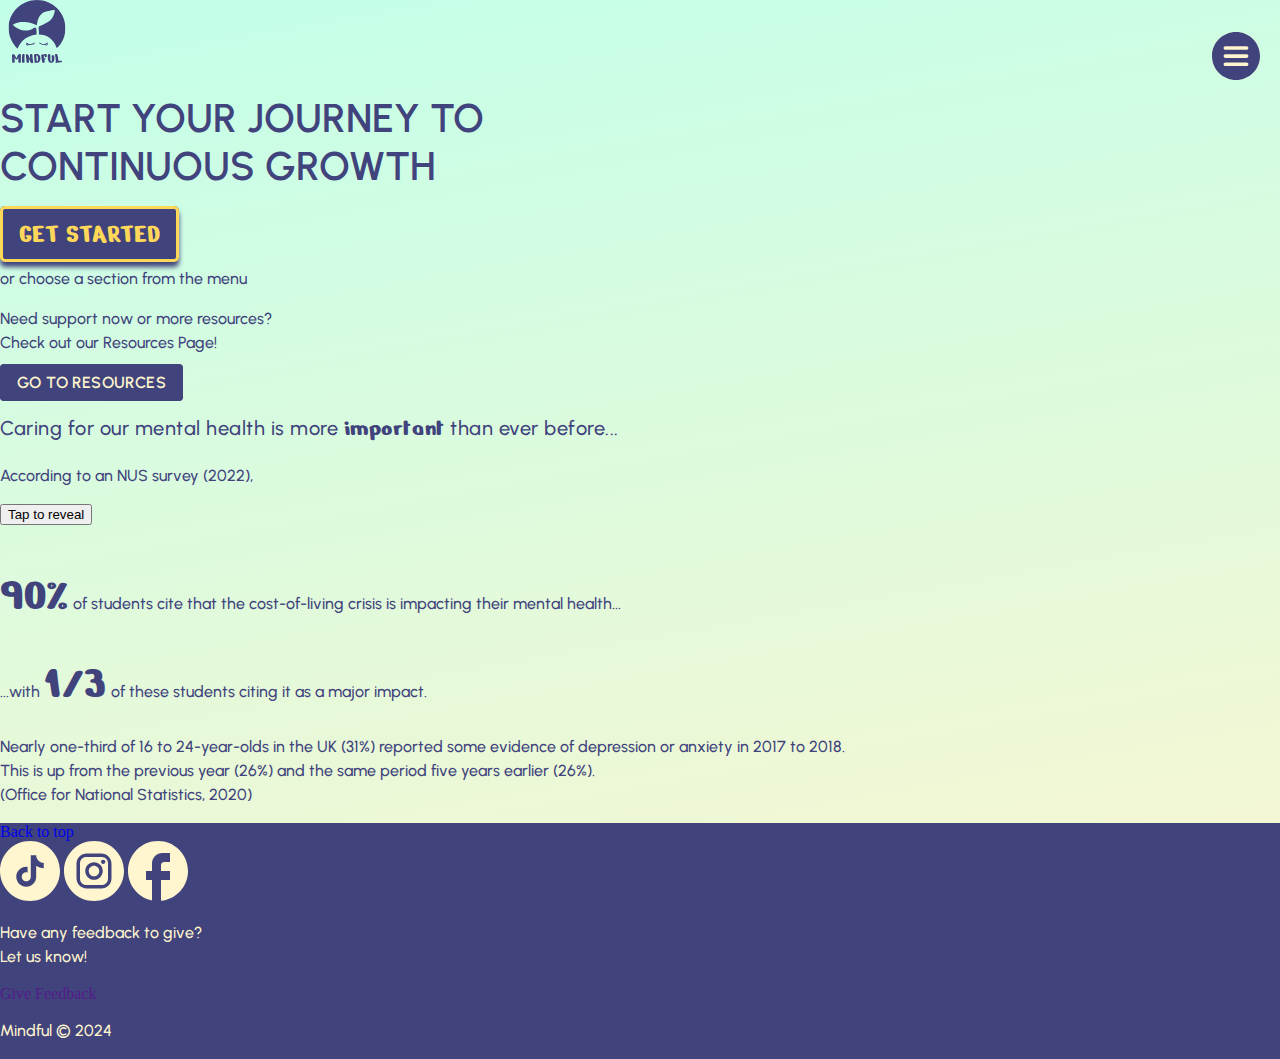
==== index.html @ 02d247e0 "Styled main nav for mobile, sizing and alignment of links needs tweaking." ====
<!DOCTYPE html>
<html lang="en">
<head>
    <meta charset="UTF-8">
    <meta name="viewport" content="width=device-width, initial-scale=1.0">
    <title>Mindful</title>

    <!-- LINK TO STYLESHEET -->
    <link rel="stylesheet" href="style.css">

    <!-- GOOGLE FONTS -->
    <link rel="preconnect" href="https://fonts.googleapis.com">
    <link rel="preconnect" href="https://fonts.gstatic.com" crossorigin>
    <link href="https://fonts.googleapis.com/css2?family=Nerko+One&family=Urbanist:ital,wght@0,100..900;1,100..900&display=swap" rel="stylesheet">

</head>
<body>

    <div class="page-wrap">

        <!-- ******************* -->
        <!--       HEADER        -->
        <!-- ******************* -->

        <header class=""main-header>
            <img src="images/brand/logo-icon--text.svg" alt="Mindful logo" class="logo" width="74px" height="63px">
            <!-- ****** MAIN NAV ***** -->
        
            <nav class="main-nav">
                <button class="main-nav-toggle" aria-expanded="false" aria-controls="main-nav-options" data-menu-button>
                    <img src="images/icons/burger-menu-icon--open.svg" alt="Open menu icon" data-menu-button-closed class="main-nav-toggle-menu" width="48px" height="48px">
                    <img src="images/icons/burger-menu-icon--close.svg" alt="Close menu icon" width="48" height="48" data-menu-button-open class="main-nav-toggle-close">
                </button>
                <ul id="main-nav-options" class="main-nav-options" data-menu>
                    <li class="main-nav-option">
                        <a href="">Home</a>
                    </li>
                    <li class="main-nav-option">
                        <a href="">Getting Support</a>
                    </li>
                    <li class="main-nav-option">
                        <a href="">What is Mental Health?</a>
                    </li>
                    <li class="main-nav-option">
                        <a href="">Mental Ill Health</a>
                    </li>
                    <li class="main-nav-option">
                        <a href="">Taking Action</a>
                    </li>
                    <li class="main-nav-option">
                        <a href="">Talking about Mental Health</a>
                    </li>
                </ul>
            </nav>
            </button>
        </header>


        <!-- ******************* -->
        <!--      MAIN BODY      -->
        <!-- ******************* -->
        
        <main>
            <!-- ***** INTRO HERO BANNER ***** -->
            <section>
                <h1>Start your journey to <br>continuous growth</h1>
                <a href="#" class="cta-link--l">Get started</a>
                <p>or choose a section from the menu</p>
                <div class="card">
                    <p>
                        Need support now or more resources?<br>
                        Check out our Resources Page!
                    </p>
                    <a href="#" class="cta-link--m">Go to Resources</a>
                </div>
            </section>
            <!-- ***** FACTS ***** -->
            <section>
                <h2 class="key-text">
                    Caring for our mental health is more <b>important</b> than ever before...
                </h2>
                <!-- ***** Stats Fact 01 Cost of Living ***** -->
                <article class="stats-fact stats-fact-01">
                    <!-- Pie chart - Cost of living crisis -->
                    <p>
                        According to an NUS survey (2022),
                    </p>
                    <button class="cta-m">Tap to reveal</button>
                    <div class="pie-cart-container stats-01">
        
                        <div class="pie-chart_graphic stats-01"><img src="" alt=""> <!-- Stats 01 cost of living piechart --></div>
        
                        <div class="pie-chart_text stats-01">
                            <p>
                                <span class="key-numbers">90%</span>
                                of students cite that the cost-of-living crisis is impacting their mental health...
                            </p>
                            <p>
                                ...with <span class="key-numbers">1/3</span> of these students citing it as a major impact.
                            </p>
                        </div>
                    </div>
                </article>
                <article class="stats-fact stats-fact-02">
                    <p>
                        Nearly <span>one-third of 16 to 24-year-olds</span> in the UK (31%) reported some evidence of <span>depression or anxiety</span> in 2017 to 2018.<br>
                        This is up from the previous year (26%) and the same period five years earlier (26%).<br>
                        (Office for National Statistics, 2020)
                    </p>
                </article>
            </section>
        </main>


        <!-- ******************* -->
        <!--       FOOTER        -->
        <!-- ******************* -->

        <footer class="main-footer">

            <a href="#">Back to top</a>
            <div class="social-media-links">
                <a href="#">
                    <img src="images/icons/social-media-icon_tiktok--cutout.svg" alt="Tiktok icon - link to Mindful on Tiktok">
                </a>
                <a href="#">
                    <img src="images/icons/social-media-icon_instagram--cutout.svg" alt="Instagram icon - link to Mindful on Instagram">
                </a>
                <a href="#">
                    <img src="images/icons/social-media-icon_facebook--cutout.svg" alt="Facebook icon - link to Mindful on Facebook">
                </a>
            </div>

            <p>
                Have any feedback to give?<br>
                Let us know!
            </p>

            <a href="" class="cta-m">Give Feedback</a>

            <p>Mindful &copy; 2024</p>

        </footer>
        
        
        <!-- ******** SCRIPTS ******* -->

        <script src="javascript/nav-button.js"></script>

    </div> <!-- END PAGE WRAP-->

</body>
</html>
---- style.css ----
/* --------------------------- */
/*       TO DO / NOTES         */
/* --------------------------- */








/* -------------- CODE STARTS ------------- */


/* --------------------------- */
/*           GLOBALS           */
/* --------------------------- */

:root {

/* Color styles (imported from Figma) */
--primary-purple: rgba(64, 67, 124, 1);
--surface-blue: rgba(194, 255, 233, 1);
--surface-pale-yellow: rgba(255, 245, 206, 1);
--secondary-black: rgba(65, 64, 66, 1);
--accent-blue: rgba(102, 153, 255, 1);
--accent-orange: rgba(255, 158, 85, 1);
--accent-yellow: rgba(255, 216, 90, 1);
/* Tree colours
--trees-light-green: rgba(93, 215, 162, 1);
--trees-dark-green: rgba(47, 170, 149, 1);
--trees-brown-mid: rgba(142, 112, 102, 1); */

/* Gradient styles */
--page-grad: linear-gradient(170deg, var(--surface-blue), var(--surface-pale-yellow));


/* Text-size styles (imported from Figma) */

/* base size: wireframes--paragraph-reg (16px) */
--h1-page-title: 2.5rem;
--h2-page-section: 2rem;
--h3-sub-headings: 1.5rem;
--key-text-emphasis: 1.5rem;
--key-text: 1.25rem;
--key-numbers: 3rem;
--paragraph-emphasis: 1rem;
--paragraph-reg: 1rem;
--paragraph-small: 0.88rem;
--cta--l: 1.75rem;
--cta--m: 1rem;
--cta--link-text: 1rem;

/* Font stacks */
--Nerko-one: "Nerko One", "Comic sans", "Urbanist", serif;
--Urbanist: "Urbanist", "Arial", sans-serif;

/* Page text padding values */
--text-padding-default: 20px;

}

/* Google font generated classes
// <uniquifier>: Use a unique and descriptive class name
// <weight>: Use a value from 100 to 900

.urbanist-paragraph {
  font-family: "Urbanist", sans-serif;
  font-optical-sizing: auto;
  font-weight: 400;
  font-style: normal;
}

.nerko-one-regular {
    font-family: "Nerko One", cursive;
    font-weight: 400;
    font-style: normal;
  } */


  
  body {
      color: var(--primary-purple);
      background: var(--page-grad);
      margin: 0 auto;
    }
    
    .page-wrap {
        margin: 0 auto;
    }
    

/* --------------------------- */
/*         TEXT STYLES         */
/* --------------------------- */

h1 {
    font-family: var(--Urbanist);
    font-size: var(--h1-page-title);
    font-style: normal;
    font-weight: 600;
    line-height: normal;
    text-transform: uppercase;
}

h2 {
    font-family: var(--Nerko-one);
    font-size: var(--h2-page-section);
    font-style: normal;
    font-weight: 400;
    line-height: normal;
    letter-spacing: 0.8px;
    text-transform: uppercase;
}

h3 {
    font-family: var(--Urbanist);
    font-size: var(--h3-sub-headings);
    font-style: normal;
    font-weight: 600;
    line-height: 150%; /* 36px */
    letter-spacing: 0.6px;
}

.key-text {
    font-family: var(--Urbanist);
    font-size: var(--key-text);
    font-style: normal;
    font-weight: 500;
    line-height: 175%; /* 35px */
    letter-spacing: 0.5px;
    text-transform: none;
}

.key-text b {
    font-family: var(--Nerko-one);
    font-size: var(--key-text-emphasis);
    font-style: normal;
    font-weight: 400;
    line-height: 150%; /* 36px */
    letter-spacing: 0.6px;
}

.key-numbers {
    font-family: var(--Nerko-one);
    font-size: var(--key-numbers);
    font-style: normal;
    font-weight: 400;
    line-height: 150%; /* 36px */
    letter-spacing: 0.6px;
}

/* Bold text with <b> tag */
p {

    font-family: var(--Urbanist);
    font-size: var(--paragraph-reg);
    font-style: normal;
    font-weight: 500;
    line-height: 150%; /* 24px */
}

/* remove default link styling */
a {
    text-decoration: none;
}

/* --------------------------- */
/*            CTAs             */
/* --------------------------- */

.cta-link--l {
    padding: 0.5rem 1rem;

    border-radius: 5px;
    border: 3px solid var(--accent-yellow, #FFD85A);
    background: var(--primary-purple, #40437C);
    box-shadow: 0px 5px 5px 0px #40437C;

    color: var(--accent-yellow);
    font-family: var(--Nerko-one);
    font-size: var(--cta--l);
    font-style: normal;
    font-weight: 400;
    line-height: normal;
    text-transform: uppercase;
    text-align: center;
}

.cta-link--m {

    padding: 0.5rem 1rem;

    border-radius: 4px;
    border: 1px solid var(--primary-purple, #40437C);
    background: var(--primary-purple, #40437C);

    color: var(--surface-pale-yellow);
    font-family: var(--Urbanist);
    font-size: var(--cta--m);
    font-style: normal;
    font-weight: 600;
    line-height: 150%; /* 24px */
    letter-spacing: 0.4px;
    text-transform: uppercase;
}

/* --------------------------- */
/*           HEADER            */
/* --------------------------- */

.main-header {
    position: relative;
}
/* ------ NAV ------ */

.main-nav {
    /* border: solid 1px blue; */
    display: flex;
    flex-flow: column nowrap;
    align-items: flex-end;
    margin: 0;

    position: absolute;
    top: 2rem;
    right: 1.25rem;
}
.main-nav-toggle {
    /* border: solid 1px red; */
    border: none;
    margin: 0;
    padding: 0;
    max-width: 3rem;

    position: relative;
    background-color: transparent;
    cursor: pointer;
}

.main-nav-options {
    background-color: var(--surface-pale-yellow);
    display: flex;
    padding: 2rem 1rem;
    flex-direction: column;
    align-items: center;
    gap: 1rem;

    list-style-type: none;
    
}

.main-nav-option a {
    padding: 0.5rem 1rem;

    border-radius: 4px;
    border: 1px solid var(--primary-purple, #40437C);
    background: var(--primary-purple, #40437C);

    color: var(--surface-pale-yellow);
    font-family: var(--Urbanist);
    font-size: var(--cta--m);
    font-style: normal;
    font-weight: 600;
    line-height: 150%; /* 24px */
    letter-spacing: 0.4px;
    text-transform: uppercase;
}

/* --------------------------- */
/*           FOOTER            */
/* --------------------------- */
.main-footer {
    margin: 0 auto;
    overflow: hidden; /* Remove gap at bottom of page - collapsing margins */
    color: var(--surface-pale-yellow);
    background: var(--primary-purple);
}
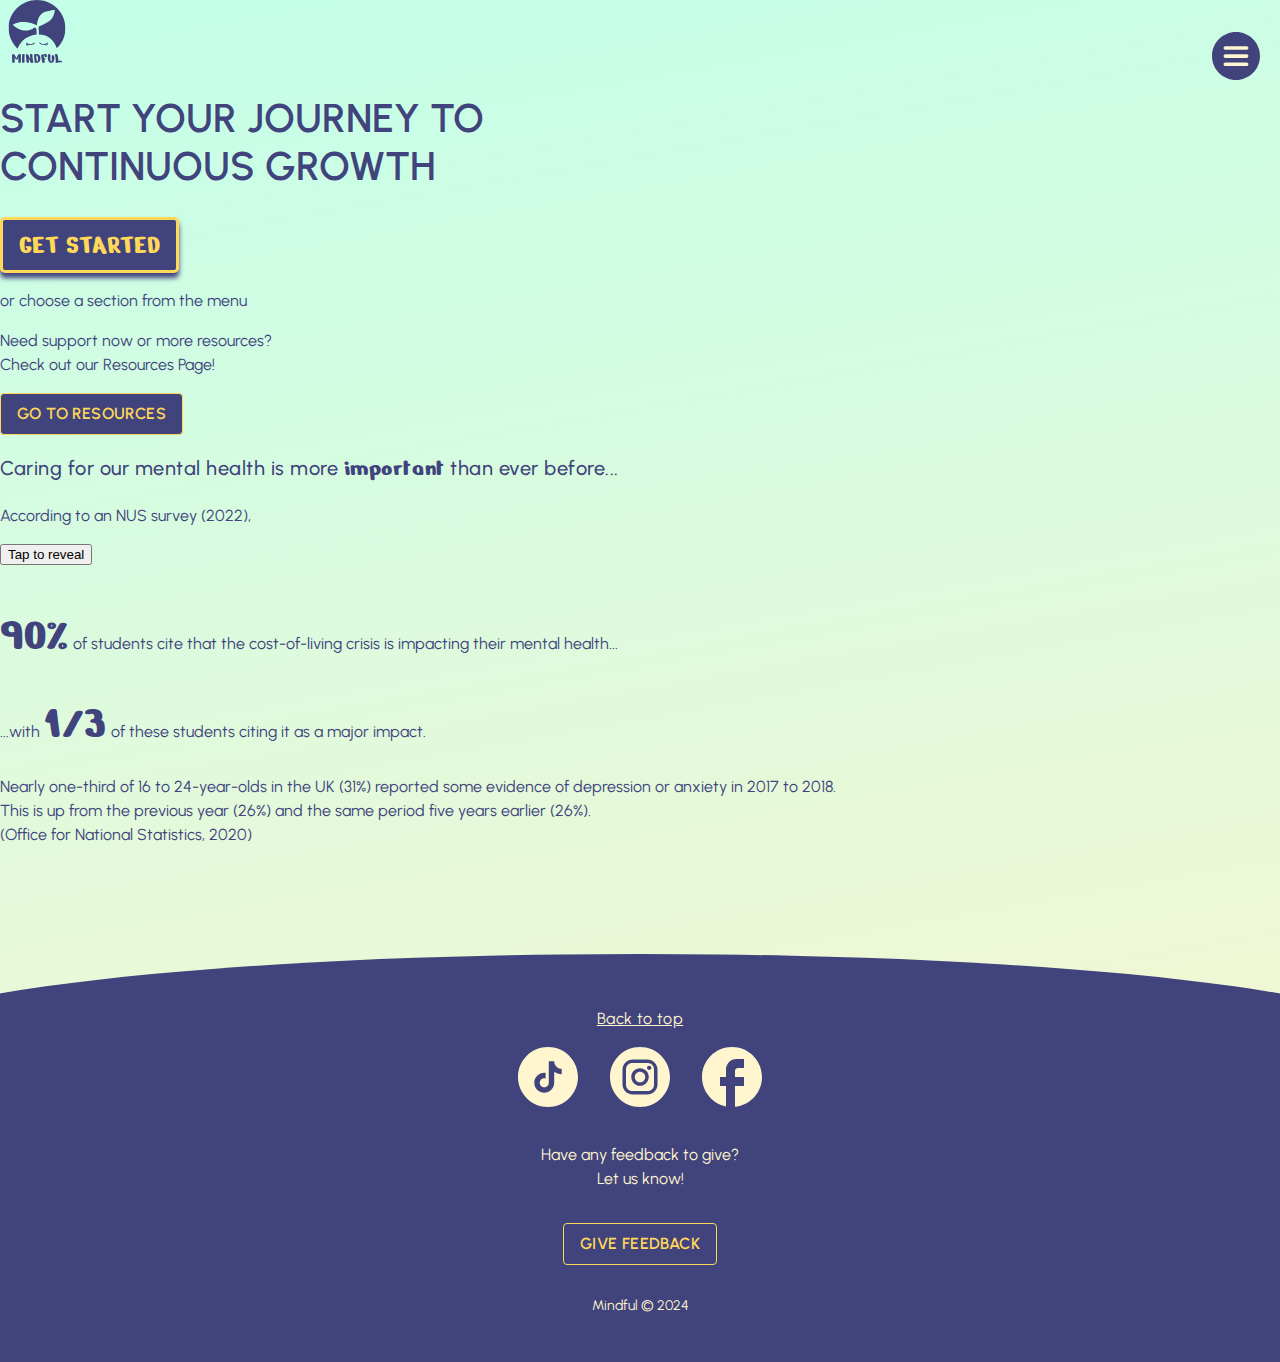
==== commit c4529ce4: "Styled footer spacing, added curved edge with psuedo element ::before, border radius and used .page-" ====
--- a/index.html
+++ b/index.html
@@ -118,27 +118,26 @@
 
         <footer class="main-footer">
 
-            <a href="#">Back to top</a>
-            <div class="social-media-links">
-                <a href="#">
-                    <img src="images/icons/social-media-icon_tiktok--cutout.svg" alt="Tiktok icon - link to Mindful on Tiktok">
-                </a>
-                <a href="#">
-                    <img src="images/icons/social-media-icon_instagram--cutout.svg" alt="Instagram icon - link to Mindful on Instagram">
-                </a>
-                <a href="#">
-                    <img src="images/icons/social-media-icon_facebook--cutout.svg" alt="Facebook icon - link to Mindful on Facebook">
-                </a>
+            <div class="main-footer__content">
+                <a class="inline-link" href="#">Back to top</a>
+                <div class="social-media-links">
+                    <a href="#">
+                        <img src="images/icons/social-media-icon_tiktok--cutout.svg" alt="Tiktok icon - link to Mindful on Tiktok">
+                    </a>
+                    <a href="#">
+                        <img src="images/icons/social-media-icon_instagram--cutout.svg" alt="Instagram icon - link to Mindful on Instagram">
+                    </a>
+                    <a href="#">
+                        <img src="images/icons/social-media-icon_facebook--cutout.svg" alt="Facebook icon - link to Mindful on Facebook">
+                    </a>
+                </div>
+                <p>
+                    Have any feedback to give?<br>
+                    Let us know!
+                </p>
+                <a href="" class="cta-link--m">Give Feedback</a>
+                <p class="paragraph-small">Mindful &copy; 2024</p>
             </div>
-
-            <p>
-                Have any feedback to give?<br>
-                Let us know!
-            </p>
-
-            <a href="" class="cta-m">Give Feedback</a>
-
-            <p>Mindful &copy; 2024</p>
 
         </footer>
         
--- a/style.css
+++ b/style.css
@@ -49,11 +49,11 @@
 --paragraph-small: 0.88rem;
 --cta--l: 1.75rem;
 --cta--m: 1rem;
---cta--link-text: 1rem;
+--inline-link: 1rem;
 
 /* Font stacks */
---Nerko-one: "Nerko One", "Comic sans", "Urbanist", serif;
---Urbanist: "Urbanist", "Arial", sans-serif;
+--primary-typeface: "Nerko One", "Comic sans", serif;
+--secondary-typeface: "Urbanist", "Arial", "Calibri", sans-serif;
 
 /* Page text padding values */
 --text-padding-default: 20px;
@@ -87,6 +87,7 @@
     
     .page-wrap {
         margin: 0 auto;
+        overflow: hidden;
     }
     
 
@@ -95,7 +96,7 @@
 /* --------------------------- */
 
 h1 {
-    font-family: var(--Urbanist);
+    font-family: var(--secondary-typeface);
     font-size: var(--h1-page-title);
     font-style: normal;
     font-weight: 600;
@@ -104,7 +105,7 @@
 }
 
 h2 {
-    font-family: var(--Nerko-one);
+    font-family: var(--primary-typeface);
     font-size: var(--h2-page-section);
     font-style: normal;
     font-weight: 400;
@@ -114,7 +115,7 @@
 }
 
 h3 {
-    font-family: var(--Urbanist);
+    font-family: var(--secondary-typeface);
     font-size: var(--h3-sub-headings);
     font-style: normal;
     font-weight: 600;
@@ -123,7 +124,7 @@
 }
 
 .key-text {
-    font-family: var(--Urbanist);
+    font-family: var(--secondary-typeface);
     font-size: var(--key-text);
     font-style: normal;
     font-weight: 500;
@@ -133,7 +134,7 @@
 }
 
 .key-text b {
-    font-family: var(--Nerko-one);
+    font-family: var(--primary-typeface);
     font-size: var(--key-text-emphasis);
     font-style: normal;
     font-weight: 400;
@@ -142,7 +143,7 @@
 }
 
 .key-numbers {
-    font-family: var(--Nerko-one);
+    font-family: var(--primary-typeface);
     font-size: var(--key-numbers);
     font-style: normal;
     font-weight: 400;
@@ -153,16 +154,36 @@
 /* Bold text with <b> tag */
 p {
 
-    font-family: var(--Urbanist);
+    font-family: var(--secondary-typeface);
     font-size: var(--paragraph-reg);
     font-style: normal;
-    font-weight: 500;
+    font-weight: 400;
     line-height: 150%; /* 24px */
+}
+
+.inline-link {
+    color: inherit;
+    font-family: var(--secondary-typeface);
+    font-size: var(--inline-link);
+    font-style: normal;
+    font-weight: 400;
+    line-height: 150%; /* 24px */
+    letter-spacing: 0.4px;
+    text-decoration-line: underline;
+}
+
+.paragraph-small {
+    font-family: var(--secondary-typeface);
+    font-size: 14px;
+    font-style: normal;
+    font-weight: 400;
+    line-height: 150%; /* 21px */
 }
 
 /* remove default link styling */
 a {
     text-decoration: none;
+    display: inline-block;
 }
 
 /* --------------------------- */
@@ -171,6 +192,7 @@
 
 .cta-link--l {
     padding: 0.5rem 1rem;
+    margin: 0 auto;
 
     border-radius: 5px;
     border: 3px solid var(--accent-yellow, #FFD85A);
@@ -178,7 +200,7 @@
     box-shadow: 0px 5px 5px 0px #40437C;
 
     color: var(--accent-yellow);
-    font-family: var(--Nerko-one);
+    font-family: var(--primary-typeface);
     font-size: var(--cta--l);
     font-style: normal;
     font-weight: 400;
@@ -188,21 +210,21 @@
 }
 
 .cta-link--m {
-
     padding: 0.5rem 1rem;
 
     border-radius: 4px;
-    border: 1px solid var(--primary-purple, #40437C);
+    border: 1px solid var(--accent-yellow);
     background: var(--primary-purple, #40437C);
 
-    color: var(--surface-pale-yellow);
-    font-family: var(--Urbanist);
+    color: var(--accent-yellow);
+    font-family: var(--secondary-typeface);
     font-size: var(--cta--m);
     font-style: normal;
     font-weight: 600;
     line-height: 150%; /* 24px */
     letter-spacing: 0.4px;
     text-transform: uppercase;
+    text-align: center;
 }
 
 /* --------------------------- */
@@ -257,7 +279,7 @@
     background: var(--primary-purple, #40437C);
 
     color: var(--surface-pale-yellow);
-    font-family: var(--Urbanist);
+    font-family: var(--secondary-typeface);
     font-size: var(--cta--m);
     font-style: normal;
     font-weight: 600;
@@ -270,9 +292,45 @@
 /*           FOOTER            */
 /* --------------------------- */
 .main-footer {
+    position: relative;
     margin: 0 auto;
-    overflow: hidden; /* Remove gap at bottom of page - collapsing margins */
+    margin-top: 10rem;
+    /* margin-top: 3rem; */
+    /* padding: 2rem; */
     color: var(--surface-pale-yellow);
+}
+
+.main-footer__content {
+    /* border: solid 1px yellow; */
     background: var(--primary-purple);
-}
-
+    display: flex;
+    flex-flow: column nowrap;
+    align-items: center;
+    justify-content: space-evenly;
+    row-gap: 1rem;
+    text-align: center;
+    padding-bottom: 2rem;
+}
+
+.main-footer::before {
+    /* border: solid 1px red; */
+    position: absolute;
+    display: block;
+    border-radius: 50%;
+    content: " ";
+    background-color: var(--primary-purple);
+    width: 120%;
+    height: 50%;
+    z-index: -1;
+    top: -15%;
+    left: -10%;
+    /* transform: translate(-10%, -25%); */
+}
+
+.social-media-links {
+    display: flex;
+    flex-flow: row nowrap;
+    justify-content: center;
+    gap: 0 2rem;
+}
+
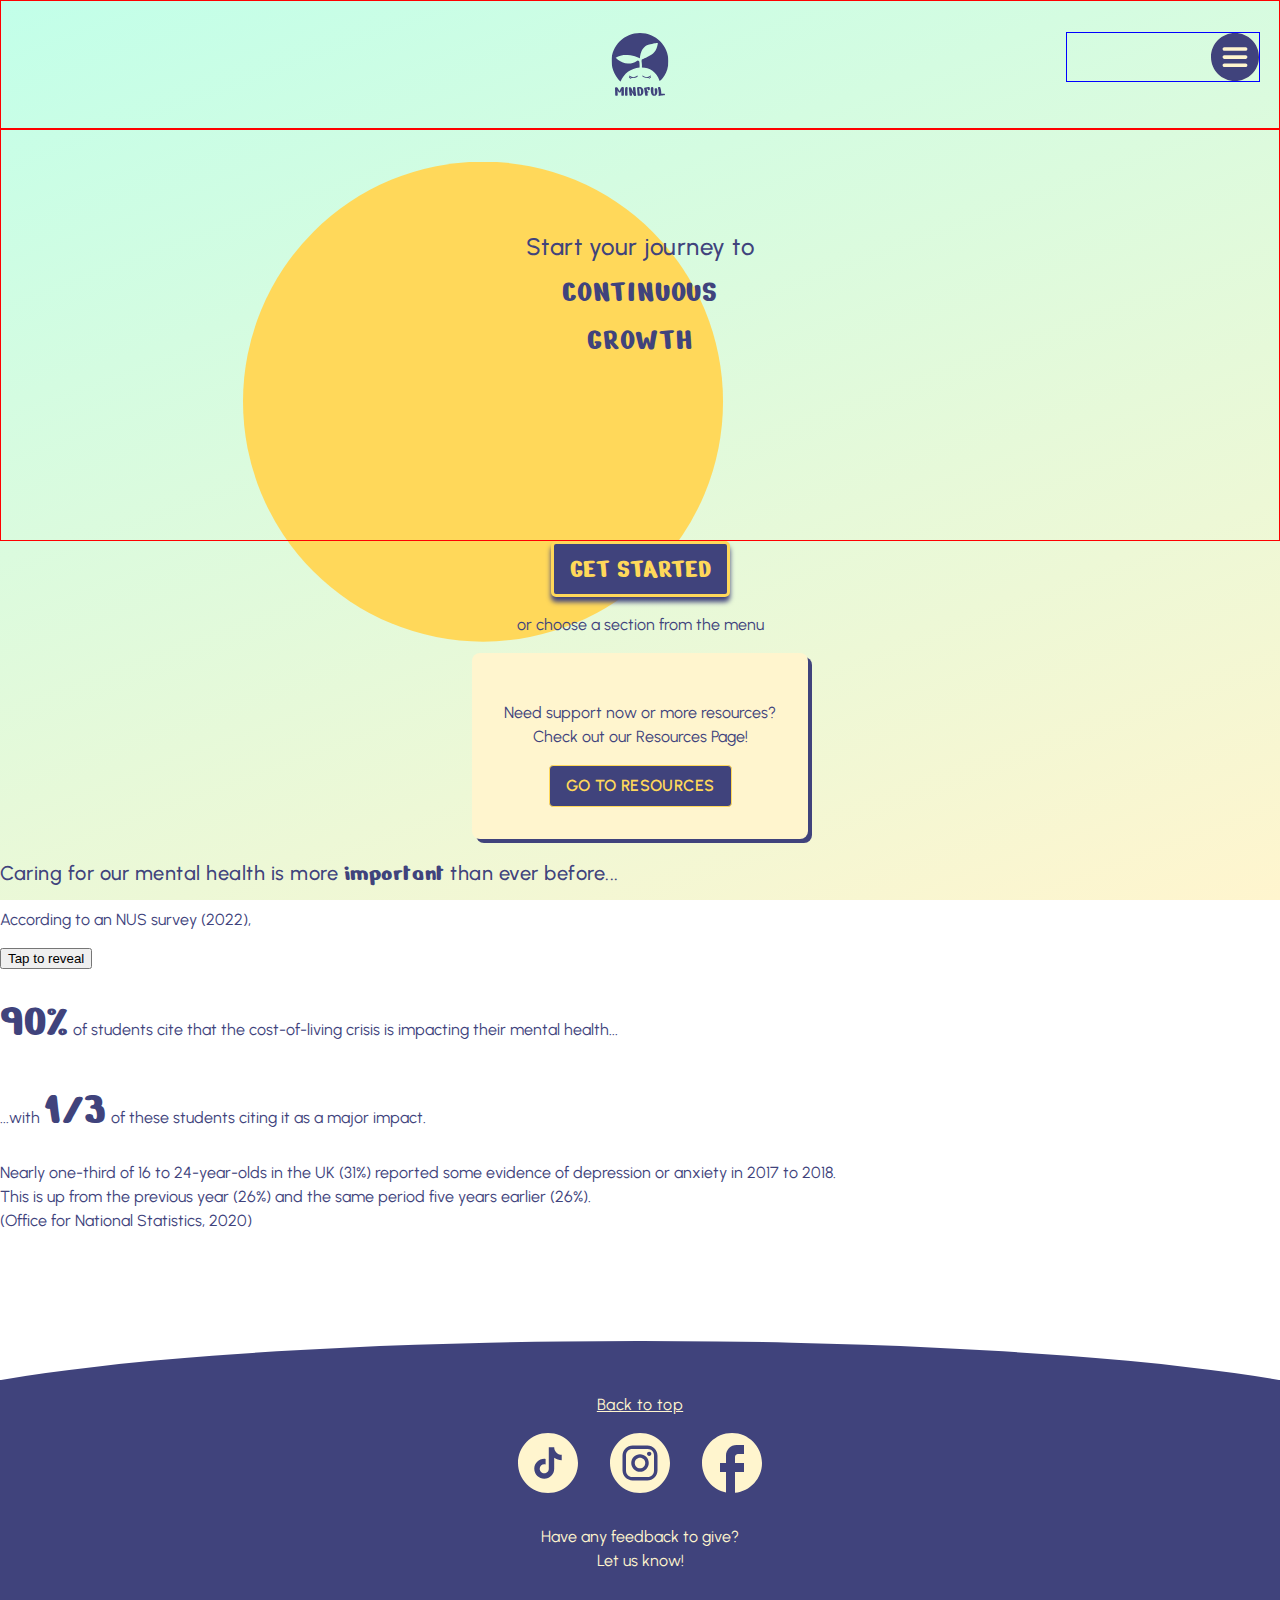
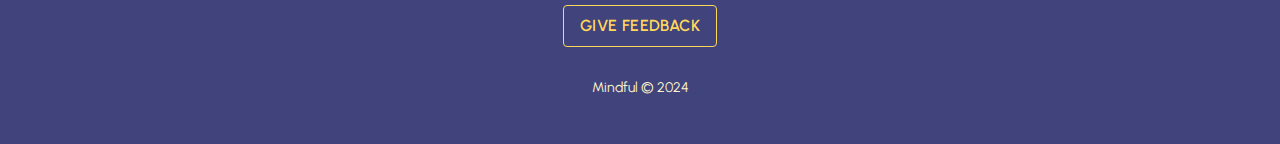
==== commit f59f54d0: "Styled header and nav. Started adding hero graphics to home page." ====
--- a/index.html
+++ b/index.html
@@ -22,7 +22,7 @@
         <!--       HEADER        -->
         <!-- ******************* -->
 
-        <header class=""main-header>
+        <header class="main-header">
             <img src="images/brand/logo-icon--text.svg" alt="Mindful logo" class="logo" width="74px" height="63px">
             <!-- ****** MAIN NAV ***** -->
         
@@ -62,10 +62,17 @@
         
         <main>
             <!-- ***** INTRO HERO BANNER ***** -->
-            <section>
-                <h1>Start your journey to <br>continuous growth</h1>
-                <a href="#" class="cta-link--l">Get started</a>
-                <p>or choose a section from the menu</p>
+            <section class="hero-section">
+
+                    
+                <div class="hero-section__title">
+                    <img class="sun" src="images/home-page/home-hero-sun.svg" alt="sun illustration" width="484px" height="484px">
+                    <h1 class="key-text">Start your journey to <br> <b>continuous  <br>growth</b></h1>
+                </div>
+                <div class="hero-section__get-started">
+                    <a href="#" class="cta-link--l">Get started</a>
+                    <p>or choose a section from the menu</p>
+                </div>
                 <div class="card">
                     <p>
                         Need support now or more resources?<br>
--- a/style.css
+++ b/style.css
@@ -32,7 +32,7 @@
 --trees-brown-mid: rgba(142, 112, 102, 1); */
 
 /* Gradient styles */
---page-grad: linear-gradient(170deg, var(--surface-blue), var(--surface-pale-yellow));
+--page-grad: linear-gradient(160deg, var(--surface-blue), var(--surface-pale-yellow));
 
 
 /* Text-size styles (imported from Figma) */
@@ -80,16 +80,22 @@
 
   
   body {
+    position: relative;
       color: var(--primary-purple);
-      background: var(--page-grad);
+      background: fixed var(--page-grad);
       margin: 0 auto;
     }
     
-    .page-wrap {
-        margin: 0 auto;
-        overflow: hidden;
-    }
-    
+.page-wrap {
+    /* margin: 0 auto; */
+    overflow: hidden;
+    position: relative;
+}
+
+img {
+    display: block;
+}
+
 
 /* --------------------------- */
 /*         TEXT STYLES         */
@@ -228,24 +234,57 @@
 }
 
 /* --------------------------- */
+/*           CARDS             */
+/* --------------------------- */
+
+.card {
+    display: inline-block;
+    background-color: var(--surface-pale-yellow);
+    margin: 0 auto;
+    padding: 2rem;
+    border-radius: 8px;
+    background: var(--surface-pale-yellow);
+    box-shadow: 4px 4px 0px 0px #40437C;
+    
+}
+
+/* --------------------------- */
 /*           HEADER            */
 /* --------------------------- */
 
 .main-header {
-    position: relative;
+    display: flex;
+    justify-content: flex-end;
+    align-items: center;
+    width: 100%;
+    height: auto;
+    border: solid 1px red;
+    /* position: fixed; */
+    z-index: 1;
+    top: 0;
+    box-sizing: border-box;
+    padding: 2rem 1.25rem 2rem 1.25rem ;
+}
+
+.main-header > .logo {
+    margin: 0 auto;
 }
 /* ------ NAV ------ */
 
 .main-nav {
-    /* border: solid 1px blue; */
+    border: solid 1px blue;
+    position: fixed;
     display: flex;
     flex-flow: column nowrap;
+    justify-content: flex-start;
     align-items: flex-end;
-    margin: 0;
-
-    position: absolute;
+
+    z-index: 1;
     top: 2rem;
     right: 1.25rem;
+
+    min-width: 12rem;
+    max-width: 50%;
 }
 .main-nav-toggle {
     /* border: solid 1px red; */
@@ -254,7 +293,7 @@
     padding: 0;
     max-width: 3rem;
 
-    position: relative;
+    /* position: relative; */
     background-color: transparent;
     cursor: pointer;
 }
@@ -262,16 +301,23 @@
 .main-nav-options {
     background-color: var(--surface-pale-yellow);
     display: flex;
-    padding: 2rem 1rem;
     flex-direction: column;
     align-items: center;
     gap: 1rem;
+    padding: 2rem 1rem;
+
+    /* width: 100%; */
 
     list-style-type: none;
-    
+}
+.main-nav-option {
+    display: block;
+    text-align: center;
+    width: 100%;
 }
 
 .main-nav-option a {
+    display: block;
     padding: 0.5rem 1rem;
 
     border-radius: 4px;
@@ -334,3 +380,36 @@
     gap: 0 2rem;
 }
 
+/* --------------------------- */
+/*           HOME PAGE         */
+/* --------------------------- */
+
+.hero-section {
+    text-align: center;
+    margin: 0 auto;
+    padding: 0;
+}
+
+.hero-section .key-text {
+    font-size: 1.5rem;
+}
+
+.hero-section .key-text b {
+    font-size: 2rem;
+    letter-spacing: 0.05rem;
+    text-transform: uppercase;
+}
+
+.hero-section__title {
+    position: relative;
+    border: solid 1px red;
+    display: block;
+    padding-top: 5rem;
+    padding-bottom: 10rem;
+}
+
+.hero-section__title .sun {
+    position: absolute;
+    z-index: -1;
+    transform: translate(50%, -10%);
+}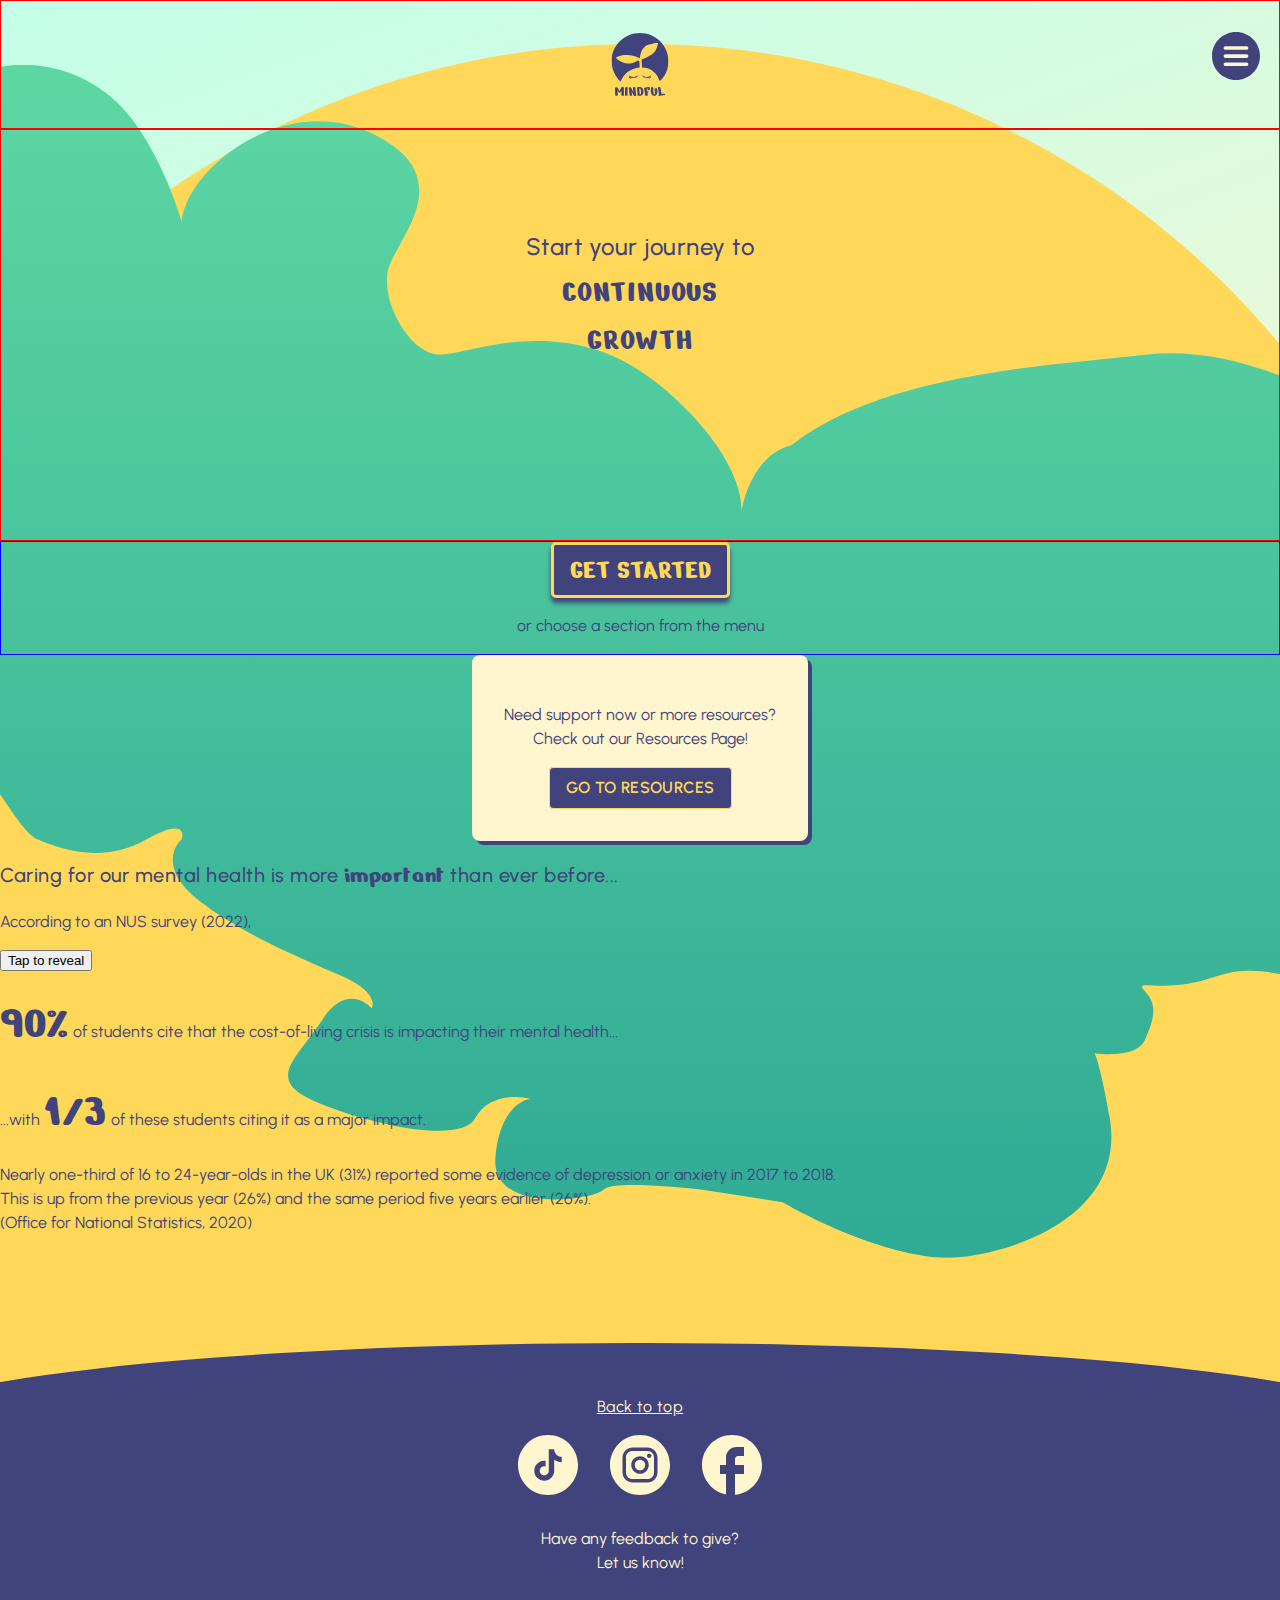
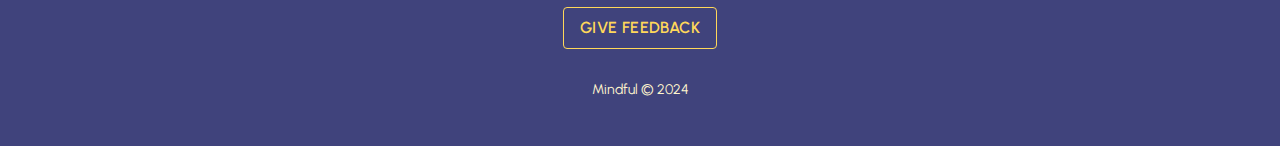
==== commit c81e8d18: "Positioned sun and canopy-01 in hero section." ====
--- a/index.html
+++ b/index.html
@@ -66,10 +66,13 @@
 
                     
                 <div class="hero-section__title">
-                    <img class="sun" src="images/home-page/home-hero-sun.svg" alt="sun illustration" width="484px" height="484px">
+                    <img class="sun" src="images/home-page/home-hero-sun.svg" alt="sun illustration">
+
                     <h1 class="key-text">Start your journey to <br> <b>continuous  <br>growth</b></h1>
                 </div>
+                
                 <div class="hero-section__get-started">
+                    <img class="tree-canopy-01" src="images/home-page/home-hero-canopy-01.svg" alt="tree canopy background">
                     <a href="#" class="cta-link--l">Get started</a>
                     <p>or choose a section from the menu</p>
                 </div>
--- a/style.css
+++ b/style.css
@@ -272,7 +272,7 @@
 /* ------ NAV ------ */
 
 .main-nav {
-    border: solid 1px blue;
+
     position: fixed;
     display: flex;
     flex-flow: column nowrap;
@@ -401,15 +401,37 @@
 }
 
 .hero-section__title {
+    border: solid 1px red;
+    
     position: relative;
-    border: solid 1px red;
     display: block;
     padding-top: 5rem;
     padding-bottom: 10rem;
 }
 
 .hero-section__title .sun {
+    margin: 0 auto;
+    width: 130%;
     position: absolute;
     z-index: -1;
-    transform: translate(50%, -10%);
+    transform: translate(0%, -10%);
+    left: -15%;
+    right: 0;
+}
+
+.hero-section__get-started {
+    border: solid 1px blue;
+    position:relative;
+    margin: 0 auto;
+    
+}
+
+.hero-section__get-started .tree-canopy-01 {
+    margin: 0 auto;
+    width: 160%;;
+    left: -30%;
+    position: absolute;
+    right: 0;
+    z-index: -1;
+    transform: translate(0, -40%);
 }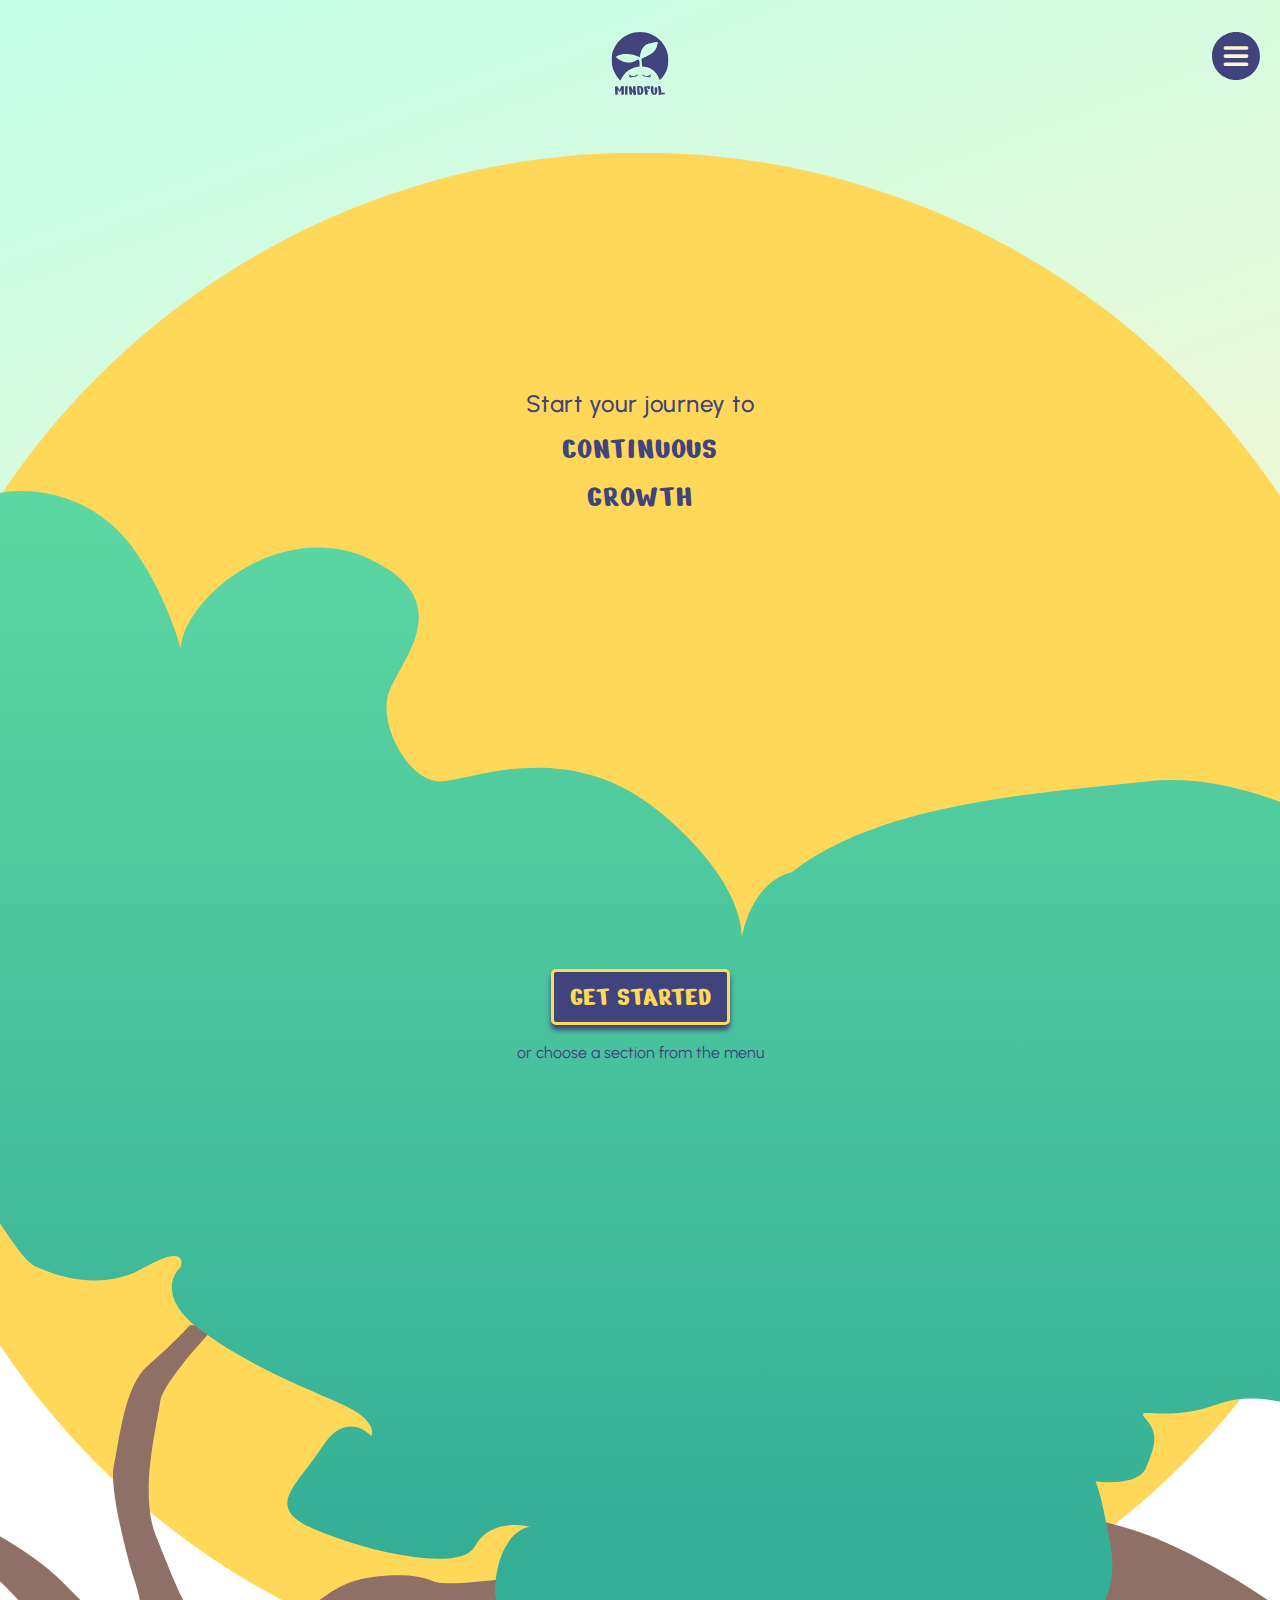
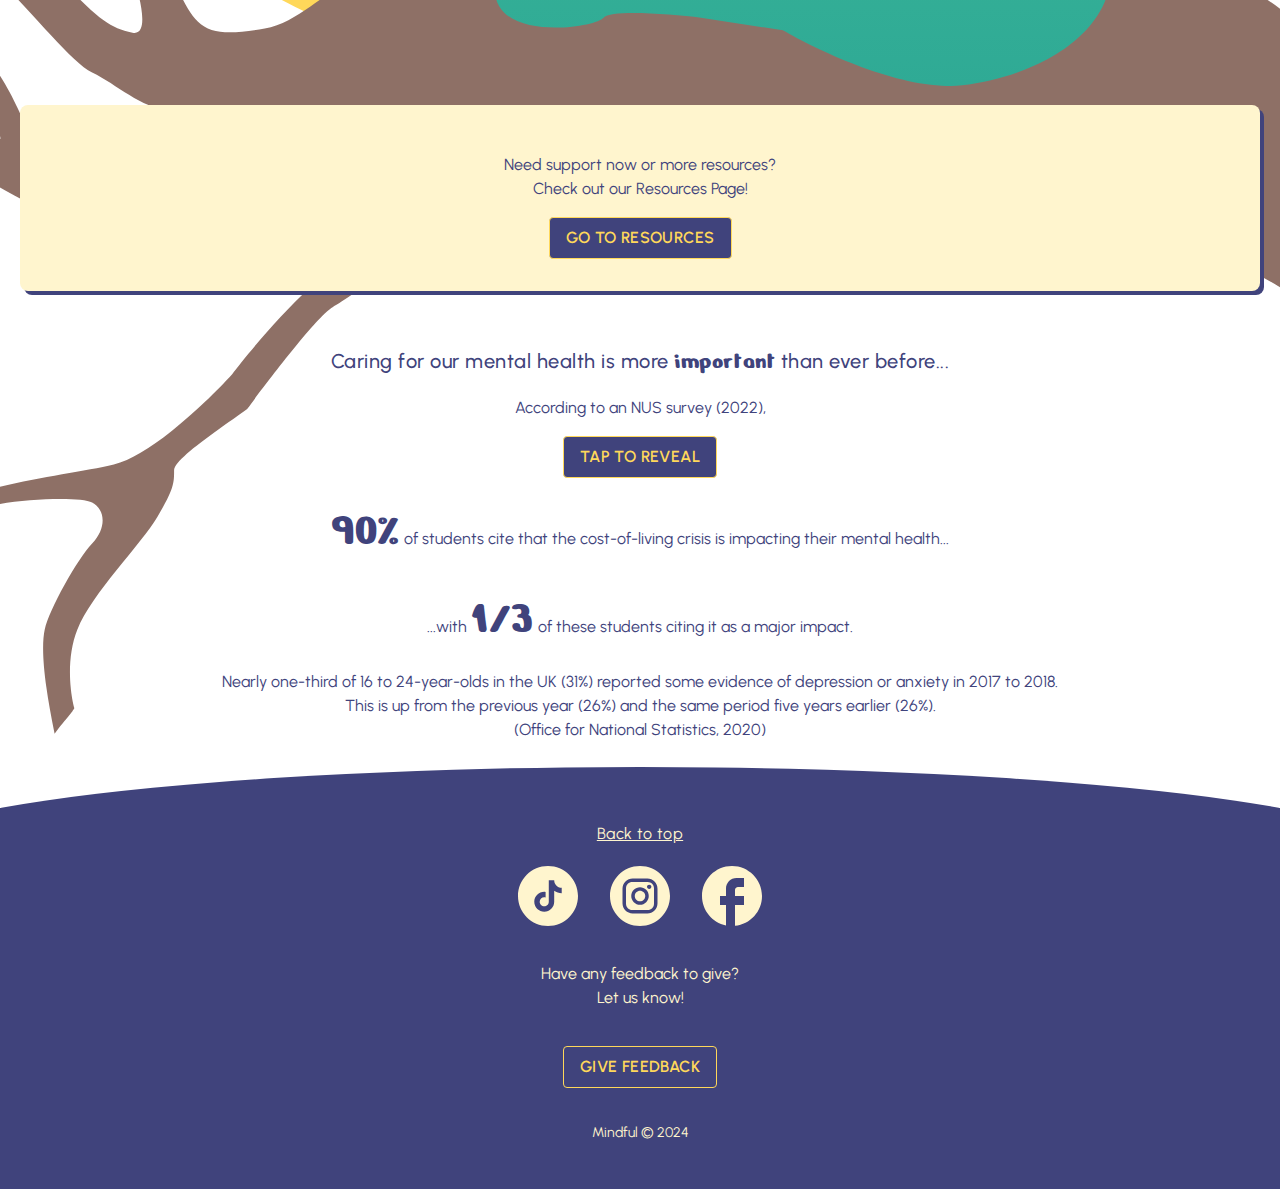
==== commit 156f68ca: "Positioned all hero elements, added drop shadow and corner radius to main-nav options. Added cta-lin" ====
--- a/index.html
+++ b/index.html
@@ -22,7 +22,7 @@
         <!--       HEADER        -->
         <!-- ******************* -->
 
-        <header class="main-header">
+        <header class="main-header" id="page-top">
             <img src="images/brand/logo-icon--text.svg" alt="Mindful logo" class="logo" width="74px" height="63px">
             <!-- ****** MAIN NAV ***** -->
         
@@ -61,7 +61,9 @@
         <!-- ******************* -->
         
         <main>
+
             <!-- ***** INTRO HERO BANNER ***** -->
+
             <section class="hero-section">
 
                     
@@ -72,10 +74,17 @@
                 </div>
                 
                 <div class="hero-section__get-started">
-                    <img class="tree-canopy-01" src="images/home-page/home-hero-canopy-01.svg" alt="tree canopy background">
-                    <a href="#" class="cta-link--l">Get started</a>
-                    <p>or choose a section from the menu</p>
+                    
+                    <img class="branches" src="images/home-page/home-hero-branches.svg" alt="tree branches illustration">
+
+                    <img class="tree-canopy-01" src="images/home-page/home-hero-canopy-01.svg" alt="tree canopy illustration">
+                    
+                    <div class="content">
+                        <a href="#" class="cta-link--l">Get started</a>
+                        <p>or choose a section from the menu</p>
+                    </div>
                 </div>
+
                 <div class="card">
                     <p>
                         Need support now or more resources?<br>
@@ -83,7 +92,11 @@
                     </p>
                     <a href="#" class="cta-link--m">Go to Resources</a>
                 </div>
+
             </section>
+            
+
+
             <!-- ***** FACTS ***** -->
             <section>
                 <h2 class="key-text">
@@ -95,7 +108,7 @@
                     <p>
                         According to an NUS survey (2022),
                     </p>
-                    <button class="cta-m">Tap to reveal</button>
+                    <button class="cta-link--m">Tap to reveal</button>
                     <div class="pie-cart-container stats-01">
         
                         <div class="pie-chart_graphic stats-01"><img src="" alt=""> <!-- Stats 01 cost of living piechart --></div>
@@ -129,7 +142,7 @@
         <footer class="main-footer">
 
             <div class="main-footer__content">
-                <a class="inline-link" href="#">Back to top</a>
+                <a class="inline-link" href="#page-top">Back to top</a>
                 <div class="social-media-links">
                     <a href="#">
                         <img src="images/icons/social-media-icon_tiktok--cutout.svg" alt="Tiktok icon - link to Mindful on Tiktok">
--- a/style.css
+++ b/style.css
@@ -78,13 +78,16 @@
   } */
 
 
-  
-  body {
+html {
+    scroll-behavior: smooth; /* Sets smooth scroll between anchor points for whole page (i.e. back to top) */
+}
+
+body {
     position: relative;
-      color: var(--primary-purple);
-      background: fixed var(--page-grad);
-      margin: 0 auto;
-    }
+    color: var(--primary-purple);
+    background: fixed var(--page-grad);
+    margin: 0 auto;
+}
     
 .page-wrap {
     /* margin: 0 auto; */
@@ -213,6 +216,7 @@
     line-height: normal;
     text-transform: uppercase;
     text-align: center;
+    cursor: pointer;
 }
 
 .cta-link--m {
@@ -231,6 +235,7 @@
     letter-spacing: 0.4px;
     text-transform: uppercase;
     text-align: center;
+    cursor: pointer;
 }
 
 /* --------------------------- */
@@ -238,9 +243,9 @@
 /* --------------------------- */
 
 .card {
-    display: inline-block;
+    text-align: center;
     background-color: var(--surface-pale-yellow);
-    margin: 0 auto;
+    margin: 1.25rem;
     padding: 2rem;
     border-radius: 8px;
     background: var(--surface-pale-yellow);
@@ -248,17 +253,26 @@
     
 }
 
+section {
+    padding: 1rem 1.25rem;
+    text-align: center;
+}
+
+
+
+
 /* --------------------------- */
 /*           HEADER            */
 /* --------------------------- */
 
 .main-header {
+    /* border: solid 1px red; */
+
     display: flex;
     justify-content: flex-end;
     align-items: center;
     width: 100%;
     height: auto;
-    border: solid 1px red;
     /* position: fixed; */
     z-index: 1;
     top: 0;
@@ -282,9 +296,10 @@
     z-index: 1;
     top: 2rem;
     right: 1.25rem;
-
-    min-width: 12rem;
-    max-width: 50%;
+    left: 1.25rem;
+
+    /* min-width: 12rem; */
+    /* max-width: 50%; */
 }
 .main-nav-toggle {
     /* border: solid 1px red; */
@@ -299,16 +314,17 @@
 }
 
 .main-nav-options {
-    background-color: var(--surface-pale-yellow);
     display: flex;
     flex-direction: column;
     align-items: center;
     gap: 1rem;
-    padding: 2rem 1rem;
-
-    /* width: 100%; */
-
+    padding: 1rem;
+    
     list-style-type: none;
+    background: var(--surface-pale-yellow);
+    border-radius: 8px;
+    box-shadow: 4px 4px 0px 0px #40437C;
+
 }
 .main-nav-option {
     display: block;
@@ -338,9 +354,10 @@
 /*           FOOTER            */
 /* --------------------------- */
 .main-footer {
+    /* border: solid 1px red; */
     position: relative;
     margin: 0 auto;
-    margin-top: 10rem;
+    margin-top: 3rem;
     /* margin-top: 3rem; */
     /* padding: 2rem; */
     color: var(--surface-pale-yellow);
@@ -352,8 +369,7 @@
     display: flex;
     flex-flow: column nowrap;
     align-items: center;
-    justify-content: space-evenly;
-    row-gap: 1rem;
+    row-gap: 1.25rem;
     text-align: center;
     padding-bottom: 2rem;
 }
@@ -370,19 +386,26 @@
     z-index: -1;
     top: -15%;
     left: -10%;
-    /* transform: translate(-10%, -25%); */
 }
 
 .social-media-links {
+    /* border: solid 1px red; */
+
     display: flex;
     flex-flow: row nowrap;
     justify-content: center;
     gap: 0 2rem;
 }
 
+.social-media-links img {
+    max-width: 100%;
+}
+
 /* --------------------------- */
 /*           HOME PAGE         */
 /* --------------------------- */
+
+/* ----- HERO SECTION ----- */
 
 .hero-section {
     text-align: center;
@@ -401,37 +424,47 @@
 }
 
 .hero-section__title {
-    border: solid 1px red;
+    /* border: solid 1px red; */
     
     position: relative;
     display: block;
-    padding-top: 5rem;
-    padding-bottom: 10rem;
+    margin: 20% 0 20% 0;
 }
 
 .hero-section__title .sun {
     margin: 0 auto;
-    width: 130%;
+    width: 120%;
+    left: -10%;
     position: absolute;
     z-index: -1;
-    transform: translate(0%, -10%);
-    left: -15%;
-    right: 0;
-}
-
+    transform: translate(0%, -15%);
+}
+
+/* Get started */
 .hero-section__get-started {
-    border: solid 1px blue;
-    position:relative;
-    margin: 0 auto;
-    
+    /* border: solid 1px blue; */
+    position: relative;
+    margin: 35% 0 50% 0;
+}
+.hero-section .content {
+    margin: 0 auto;
+    max-width: 60%;
 }
 
 .hero-section__get-started .tree-canopy-01 {
-    margin: 0 auto;
-    width: 160%;;
+    width: 160%;
     left: -30%;
     position: absolute;
-    right: 0;
     z-index: -1;
     transform: translate(0, -40%);
+}
+
+.hero-section__get-started .branches {
+    /* border: solid 1px purple; */
+    position: absolute;
+    margin: 0 auto;
+    right: -5%;
+    width: 120%;
+    z-index: -1;
+    transform: translate(0, 35%);
 }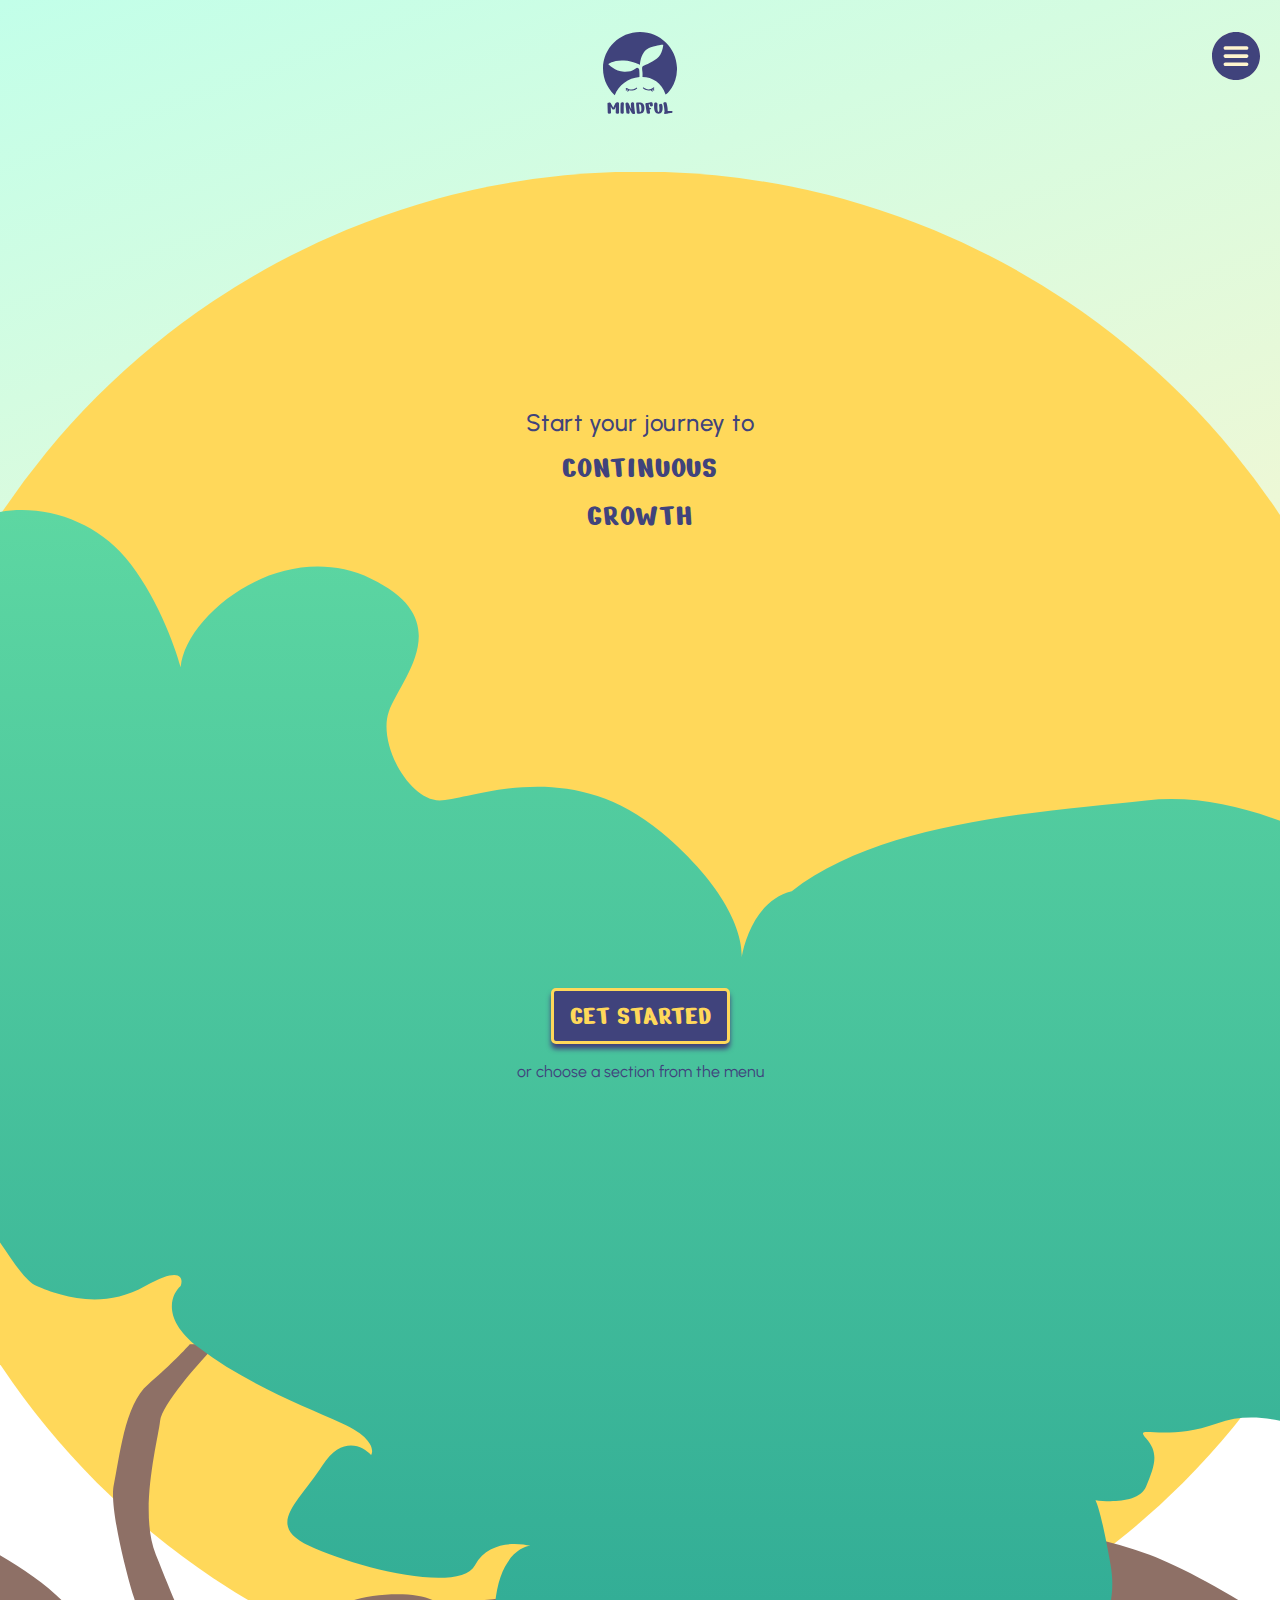
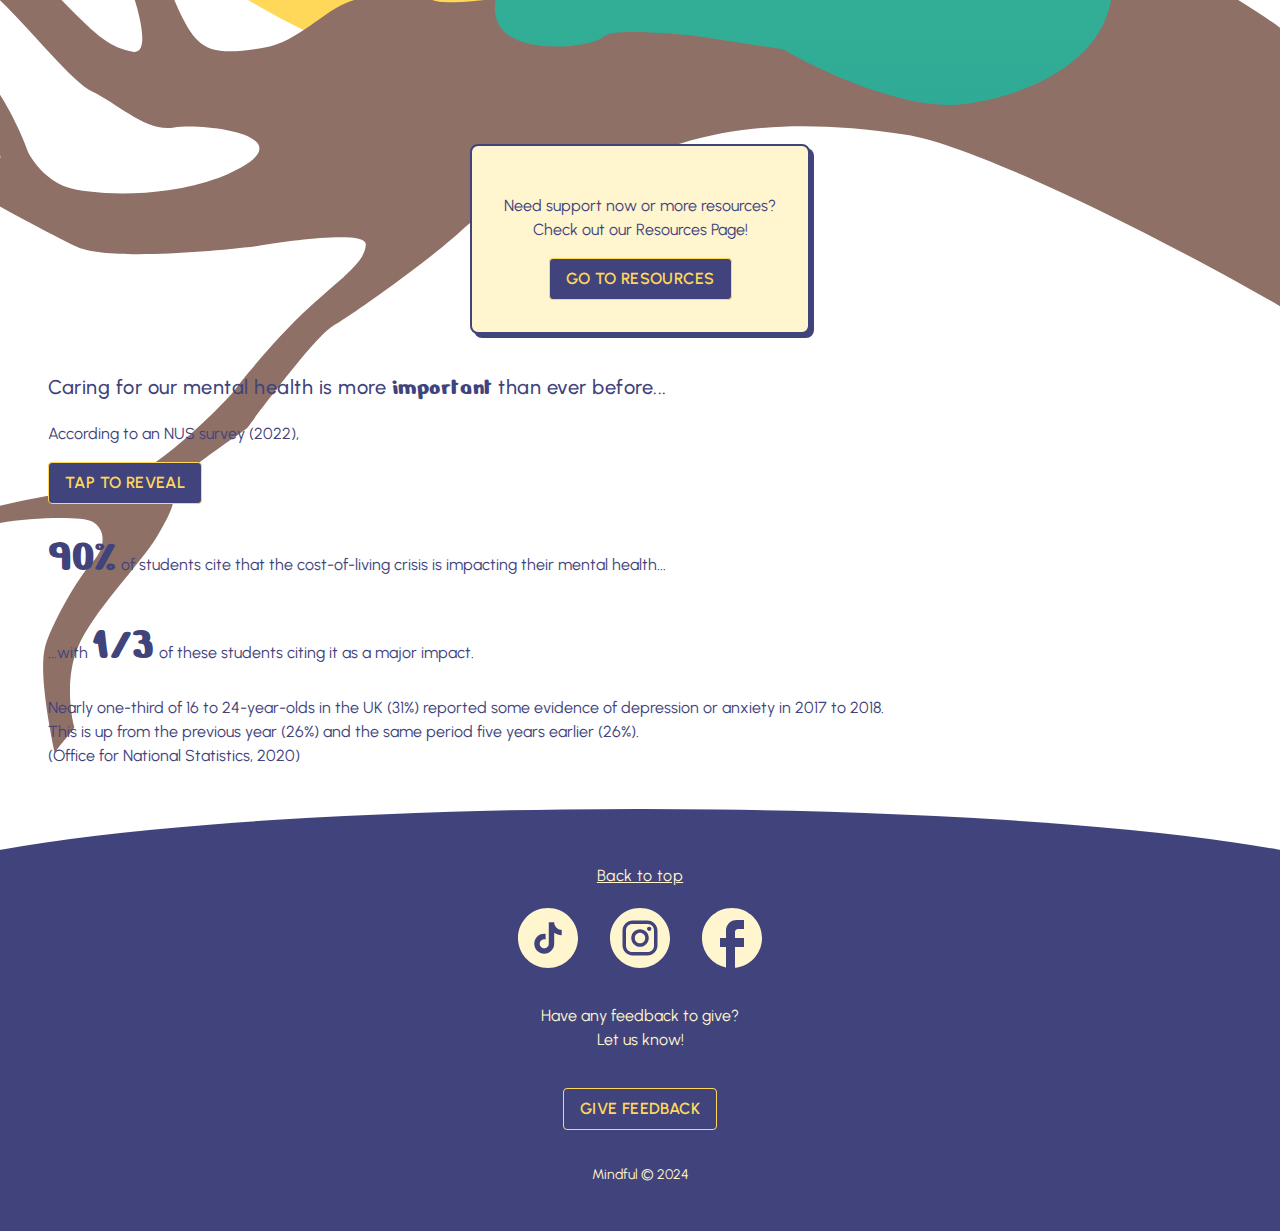
==== commit 87f34cbc: "Added favicon to all pages" ====
--- a/index.html
+++ b/index.html
@@ -4,7 +4,8 @@
     <meta charset="UTF-8">
     <meta name="viewport" content="width=device-width, initial-scale=1.0">
     <title>Mindful</title>
-
+    <link rel="icon" type="image/x-icon" href="images/brand/logo-icon--no-text.svg">
+    
     <!-- LINK TO STYLESHEET -->
     <link rel="stylesheet" href="style.css">
 
@@ -23,7 +24,7 @@
         <!-- ******************* -->
 
         <header class="main-header" id="page-top">
-            <img src="images/brand/logo-icon--text.svg" alt="Mindful logo" class="logo" width="74px" height="63px">
+            <img src="images/brand/logo-icon--text.svg" alt="Mindful logo" class="logo">
             <!-- ****** MAIN NAV ***** -->
         
             <nav class="main-nav">
@@ -33,22 +34,22 @@
                 </button>
                 <ul id="main-nav-options" class="main-nav-options" data-menu>
                     <li class="main-nav-option">
-                        <a href="">Home</a>
+                        <a href="index.html">Home</a>
                     </li>
                     <li class="main-nav-option">
-                        <a href="">Getting Support</a>
+                        <a href="getting-support.html">Getting Support</a>
                     </li>
                     <li class="main-nav-option">
-                        <a href="">What is Mental Health?</a>
+                        <a href="mental-health.html">What is Mental Health?</a>
                     </li>
                     <li class="main-nav-option">
-                        <a href="">Mental Ill Health</a>
+                        <a href="mental-ill-health.html">Mental Ill Health</a>
                     </li>
                     <li class="main-nav-option">
-                        <a href="">Taking Action</a>
+                        <a href="taking-action.html">Taking Action</a>
                     </li>
                     <li class="main-nav-option">
-                        <a href="">Talking about Mental Health</a>
+                        <a href="talking-about-mental-health.html">Talking about Mental Health</a>
                     </li>
                 </ul>
             </nav>
@@ -80,7 +81,7 @@
                     <img class="tree-canopy-01" src="images/home-page/home-hero-canopy-01.svg" alt="tree canopy illustration">
                     
                     <div class="content">
-                        <a href="#" class="cta-link--l">Get started</a>
+                        <a href="mental-health.html" class="cta-link--l">Get started</a>
                         <p>or choose a section from the menu</p>
                     </div>
                 </div>
@@ -90,7 +91,7 @@
                         Need support now or more resources?<br>
                         Check out our Resources Page!
                     </p>
-                    <a href="#" class="cta-link--m">Go to Resources</a>
+                    <a href="getting-support.html" class="cta-link--m">Go to Resources</a>
                 </div>
 
             </section>
--- a/style.css
+++ b/style.css
@@ -95,6 +95,11 @@
     position: relative;
 }
 
+section {
+    padding: 1rem 3rem;
+    /* text-align: center; */
+}
+
 img {
     display: block;
 }
@@ -114,6 +119,7 @@
 }
 
 h2 {
+    margin: 0 auto;
     font-family: var(--primary-typeface);
     font-size: var(--h2-page-section);
     font-style: normal;
@@ -243,22 +249,21 @@
 /* --------------------------- */
 
 .card {
+    display: inline-block;
+    border: solid 0.125rem var(--primary-purple);
     text-align: center;
     background-color: var(--surface-pale-yellow);
     margin: 1.25rem;
     padding: 2rem;
     border-radius: 8px;
     background: var(--surface-pale-yellow);
-    box-shadow: 4px 4px 0px 0px #40437C;
+    box-shadow: 4px 4px 0px 0px var(--primary-purple);
     
 }
 
-section {
-    padding: 1rem 1.25rem;
-    text-align: center;
-}
-
-
+.page-intro {
+    text-align: center;
+}
 
 
 /* --------------------------- */
@@ -356,10 +361,7 @@
 .main-footer {
     /* border: solid 1px red; */
     position: relative;
-    margin: 0 auto;
-    margin-top: 3rem;
-    /* margin-top: 3rem; */
-    /* padding: 2rem; */
+    margin: 4rem 0 0 0;
     color: var(--surface-pale-yellow);
 }
 
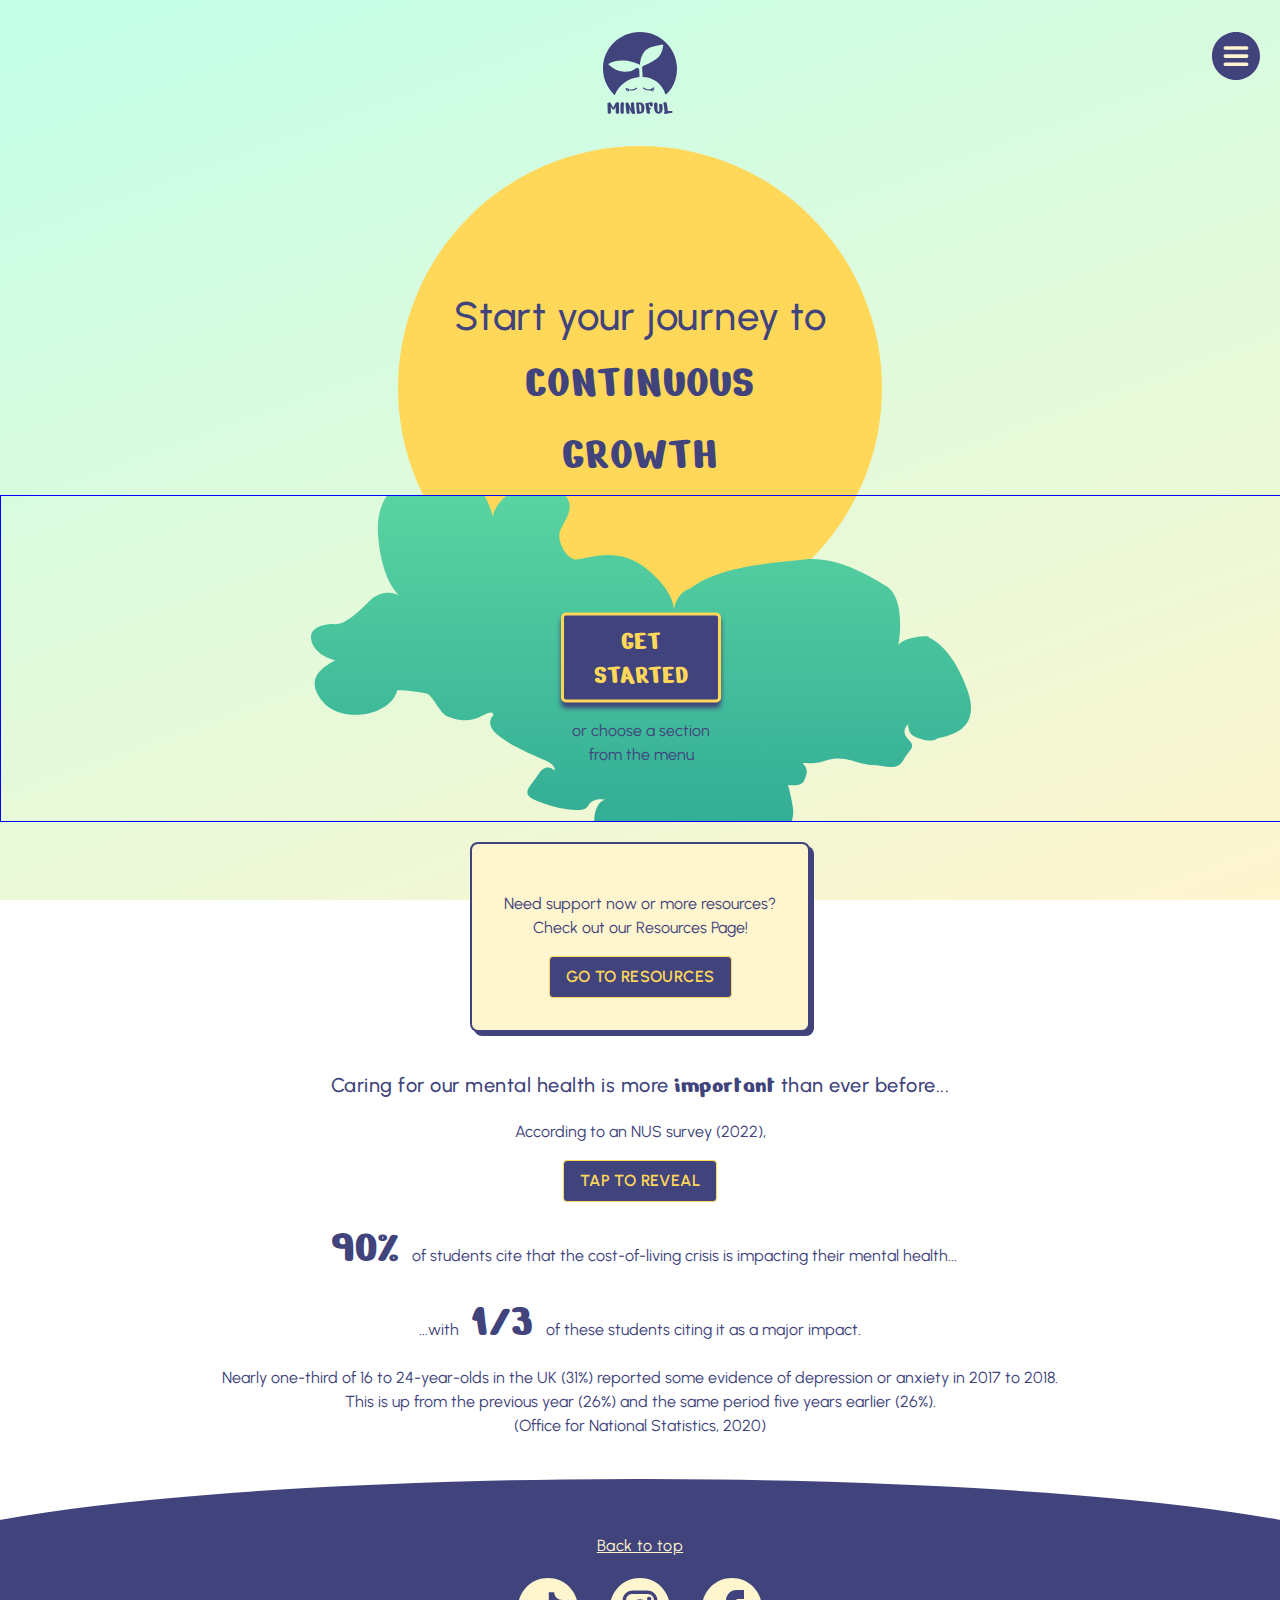
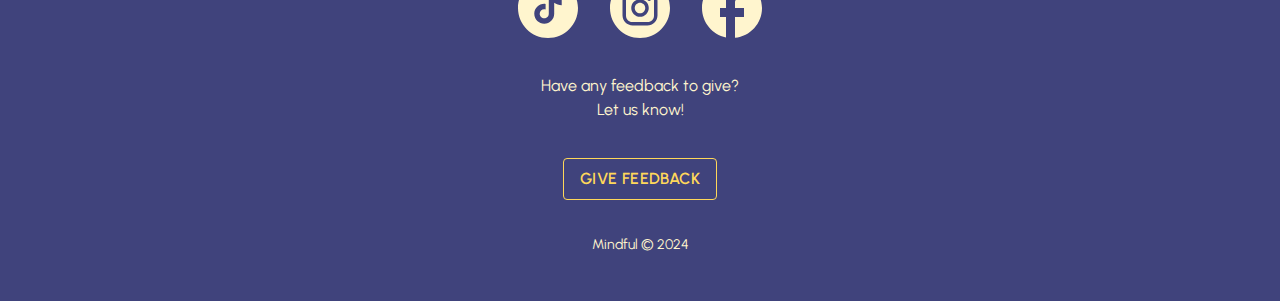
==== commit 80fde18f: "Home page: positioned sun and tree canopy responsively (center aligned, clamp() for tree canopy) as " ====
--- a/index.html
+++ b/index.html
@@ -69,16 +69,16 @@
 
                     
                 <div class="hero-section__title">
-                    <img class="sun" src="images/home-page/home-hero-sun.svg" alt="sun illustration">
+                    <!-- <img class="sun" src="images/home-page/home-hero-sun.svg" alt="sun illustration"> -->
 
                     <h1 class="key-text">Start your journey to <br> <b>continuous  <br>growth</b></h1>
                 </div>
                 
                 <div class="hero-section__get-started">
                     
-                    <img class="branches" src="images/home-page/home-hero-branches.svg" alt="tree branches illustration">
+                    <!-- <img class="branches" src="images/home-page/home-hero-branches.svg" alt="tree branches illustration"> -->
 
-                    <img class="tree-canopy-01" src="images/home-page/home-hero-canopy-01.svg" alt="tree canopy illustration">
+                    <!-- <img class="tree-canopy-01" src="images/home-page/home-hero-canopy-01.svg" alt="tree canopy illustration"> -->
                     
                     <div class="content">
                         <a href="mental-health.html" class="cta-link--l">Get started</a>
--- a/style.css
+++ b/style.css
@@ -1,15 +1,29 @@
 /* --------------------------- */
 /*       TO DO / NOTES         */
 /* --------------------------- */
-
-
-
-
-
-
-
-
-/* -------------- CODE STARTS ------------- */
+/* 
+
+- Check out CSS Grid resizing for responsive grids that wrap columns without needing media queries
+    - https://css-tricks.com/snippets/css/complete-guide-grid/#aa-basics-browser-support
+    - https://css-tricks.com/auto-sizing-columns-css-grid-auto-fill-vs-auto-fit/
+
+- Getting Support page: fill out link descriptions, add images, include some couple more?
+
+- ADD MEDIA QUERIES FOR TABLET AND DESKTOP
+
+----- IF TIME -----
+
+    - Make collapsible cards for facts (https://www.w3schools.com/howto/howto_js_collapsible.asp)
+
+*/
+
+
+
+
+
+/* ******************************************************* */
+/*                 CODE STARTS                             */
+/* ******************************************************* */
 
 
 /* --------------------------- */
@@ -39,7 +53,7 @@
 
 /* base size: wireframes--paragraph-reg (16px) */
 --h1-page-title: 2.5rem;
---h2-page-section: 2rem;
+--h2-page-section: 2.5rem;
 --h3-sub-headings: 1.5rem;
 --key-text-emphasis: 1.5rem;
 --key-text: 1.25rem;
@@ -56,27 +70,8 @@
 --secondary-typeface: "Urbanist", "Arial", "Calibri", sans-serif;
 
 /* Page text padding values */
---text-padding-default: 20px;
-
-}
-
-/* Google font generated classes
-// <uniquifier>: Use a unique and descriptive class name
-// <weight>: Use a value from 100 to 900
-
-.urbanist-paragraph {
-  font-family: "Urbanist", sans-serif;
-  font-optical-sizing: auto;
-  font-weight: 400;
-  font-style: normal;
-}
-
-.nerko-one-regular {
-    font-family: "Nerko One", cursive;
-    font-weight: 400;
-    font-style: normal;
-  } */
-
+--text-padding-default: 2rem;
+}
 
 html {
     scroll-behavior: smooth; /* Sets smooth scroll between anchor points for whole page (i.e. back to top) */
@@ -96,8 +91,12 @@
 }
 
 section {
-    padding: 1rem 3rem;
-    /* text-align: center; */
+    padding: 1rem var(--text-padding-default);
+    text-align: center;
+}
+
+.page-intro {
+    text-align: center;
 }
 
 img {
@@ -116,7 +115,10 @@
     font-weight: 600;
     line-height: normal;
     text-transform: uppercase;
-}
+    text-align: center;
+}
+
+
 
 h2 {
     margin: 0 auto;
@@ -134,7 +136,7 @@
     font-size: var(--h3-sub-headings);
     font-style: normal;
     font-weight: 600;
-    line-height: 150%; /* 36px */
+    line-height: normal;
     letter-spacing: 0.6px;
 }
 
@@ -143,7 +145,7 @@
     font-size: var(--key-text);
     font-style: normal;
     font-weight: 500;
-    line-height: 175%; /* 35px */
+    line-height: 150%;
     letter-spacing: 0.5px;
     text-transform: none;
 }
@@ -158,11 +160,14 @@
 }
 
 .key-numbers {
+    display: inline-block;
+    padding: 0 0.5rem;
+
     font-family: var(--primary-typeface);
     font-size: var(--key-numbers);
     font-style: normal;
     font-weight: 400;
-    line-height: 150%; /* 36px */
+    line-height: normal;
     letter-spacing: 0.6px;
 }
 
@@ -201,13 +206,26 @@
     display: inline-block;
 }
 
+blockquote {
+    margin: 0 1.25rem;
+}
+
+ul {
+    font-family: var(--secondary-typeface);
+    font-size: var(--paragraph-reg);
+    font-style: normal;
+    font-weight: 400;
+    line-height: 150%; /* 24px */
+    text-align: left;
+}
+
 /* --------------------------- */
 /*            CTAs             */
 /* --------------------------- */
 
 .cta-link--l {
+    display: inline-block;
     padding: 0.5rem 1rem;
-    margin: 0 auto;
 
     border-radius: 5px;
     border: 3px solid var(--accent-yellow, #FFD85A);
@@ -245,25 +263,62 @@
 }
 
 /* --------------------------- */
-/*           CARDS             */
-/* --------------------------- */
+/*       PAGE ELEMENTS         */
+/* --------------------------- */
+
+.card-stack {
+    padding-inline-start: 0;
+    margin: 0 auto;
+    display: grid;
+    grid-template: 1fr / 1fr 1fr;
+    gap: 1rem;
+}
+
+.card-stack .card {
+    align-content: center;
+    margin: 0;
+    padding: 1rem;
+}
 
 .card {
     display: inline-block;
     border: solid 0.125rem var(--primary-purple);
     text-align: center;
     background-color: var(--surface-pale-yellow);
-    margin: 1.25rem;
+    margin: 1.25rem 0;
     padding: 2rem;
     border-radius: 8px;
     background: var(--surface-pale-yellow);
     box-shadow: 4px 4px 0px 0px var(--primary-purple);
-    
-}
-
-.page-intro {
-    text-align: center;
-}
+}
+
+.card ul.no-bullet {
+    list-style-type: none;
+    padding-inline-start: 0;
+}
+
+/* NOTE: Test styling for click to reveal key-numbers */
+/* .key-numbers.reveal::before {
+
+    opacity: 50%;
+    position: absolute;
+    content: "Reveal";
+    border: solid 1px var(--primary-purple);
+    border-radius: 50%;
+    background-color: var(--surface-blue);
+    width: 5rem;
+    height: 5rem;
+
+    transform: translate(-10%, -10%);
+
+    font-family: var(--secondary-typeface);
+    font-size: var(--paragraph-reg);
+    font-style: normal;
+    font-weight: 400;
+    line-height: 100%;
+    text-align: center;
+    align-content: center;
+} */
 
 
 /* --------------------------- */
@@ -326,9 +381,10 @@
     padding: 1rem;
     
     list-style-type: none;
-    background: var(--surface-pale-yellow);
-    border-radius: 8px;
-    box-shadow: 4px 4px 0px 0px #40437C;
+    background: var(--surface-blue);
+    border-radius: 0.5rem;
+    border: solid 0.125rem var(--primary-purple);
+    box-shadow: 4px 4px 0px 2px var(--primary-purple);
 
 }
 .main-nav-option {
@@ -342,7 +398,6 @@
     padding: 0.5rem 1rem;
 
     border-radius: 4px;
-    border: 1px solid var(--primary-purple, #40437C);
     background: var(--primary-purple, #40437C);
 
     color: var(--surface-pale-yellow);
@@ -353,7 +408,20 @@
     line-height: 150%; /* 24px */
     letter-spacing: 0.4px;
     text-transform: uppercase;
-}
+
+    transition: all 200ms;
+}
+
+.main-nav-option a:hover, .main-nav-option a:focus {
+    transform: translate(-2px, -2px);
+    box-shadow: 4px 4px 0px 0px var(--accent-blue);
+}
+
+.main-nav-option a:active {
+    box-shadow: 4px 4px 0px 0px var(--accent-blue);
+    transform: translate(0, 0);
+}
+
 
 /* --------------------------- */
 /*           FOOTER            */
@@ -403,6 +471,13 @@
     max-width: 100%;
 }
 
+
+
+
+/* *********************************************** */
+/*              PAGES                              */
+/* *********************************************** */
+
 /* --------------------------- */
 /*           HOME PAGE         */
 /* --------------------------- */
@@ -410,63 +485,96 @@
 /* ----- HERO SECTION ----- */
 
 .hero-section {
+    /* border: solid 2px red; */
     text-align: center;
     margin: 0 auto;
     padding: 0;
 }
 
 .hero-section .key-text {
-    font-size: 1.5rem;
+    margin: 1.5rem;
+    font-size: var(--h1-page-title);
 }
 
 .hero-section .key-text b {
-    font-size: 2rem;
+    font-size: 3rem;
     letter-spacing: 0.05rem;
     text-transform: uppercase;
 }
 
 .hero-section__title {
-    /* border: solid 1px red; */
-    
-    position: relative;
-    display: block;
-    margin: 20% 0 20% 0;
-}
-
-.hero-section__title .sun {
+    /* border: solid 3px purple; */
+
+    margin: 0 auto;
+    background: url("images/home-page/home-hero-sun.svg") no-repeat top center;
+    background-size: 30.25rem;
+    min-height: 30.25rem;
+    align-content: center;    
+}
+
+/* .hero-section__title .sun {
+    border: solid 1px red;
+
+    position: absolute;
     margin: 0 auto;
     width: 120%;
     left: -10%;
-    position: absolute;
     z-index: -1;
     transform: translate(0%, -15%);
-}
+} */
 
 /* Get started */
 .hero-section__get-started {
-    /* border: solid 1px blue; */
-    position: relative;
-    margin: 35% 0 50% 0;
-}
-.hero-section .content {
-    margin: 0 auto;
-    max-width: 60%;
-}
-
-.hero-section__get-started .tree-canopy-01 {
+    border: solid 1px blue;
+    background: url("images/home-page/home-hero-canopy-01.svg") center center no-repeat;
+    width: 100%;
+    background-size: clamp(34.8rem, 100%, 41.25rem);
+    min-height: clamp(20.313rem, 35vh, 42.25rem);
+    align-content: center;
+    margin-top: -15vh;
+}
+.hero-section__get-started .content {
+    /* border: solid 1px green; */
+    
+    transform: translate(0, 25%);
+    max-width: 20ch;
+    margin: 0 auto;
+}
+
+/* .hero-section__get-started .tree-canopy-01 {
     width: 160%;
     left: -30%;
     position: absolute;
     z-index: -1;
     transform: translate(0, -40%);
-}
-
-.hero-section__get-started .branches {
-    /* border: solid 1px purple; */
+} */
+
+/* .hero-section__get-started .branches {
+    border: solid 1px purple;
     position: absolute;
     margin: 0 auto;
     right: -5%;
     width: 120%;
     z-index: -1;
     transform: translate(0, 35%);
-}+} */
+
+
+
+
+/* *********************************************** */
+/*              MEDIA QUERIES                      */
+/* *********************************************** */
+
+/* @media  screen and (min-width: 431px) {
+    
+    Home hero
+    
+     - Stop scaling with viewport from 430px width iPhone 14 Pro Max 
+    
+
+    .hero-section__title {
+        max-width: 30em;
+    }
+} */
+
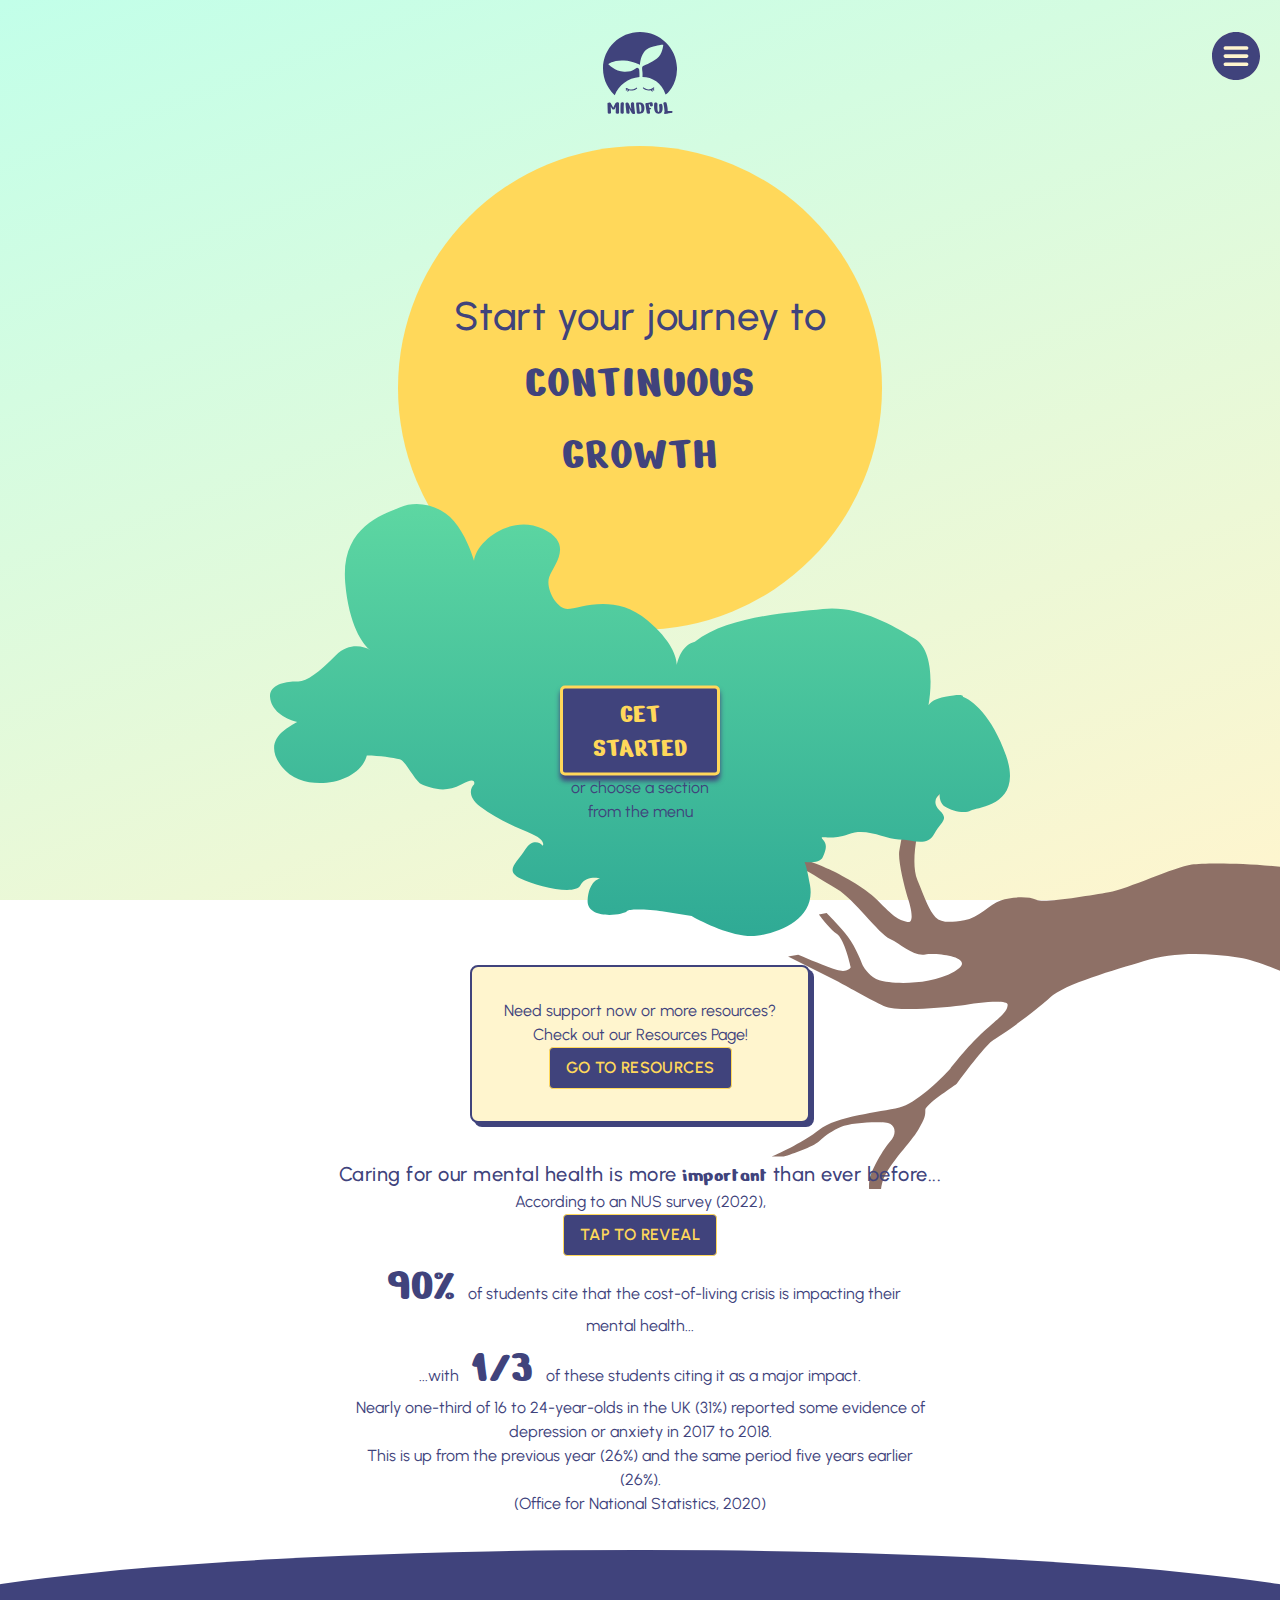
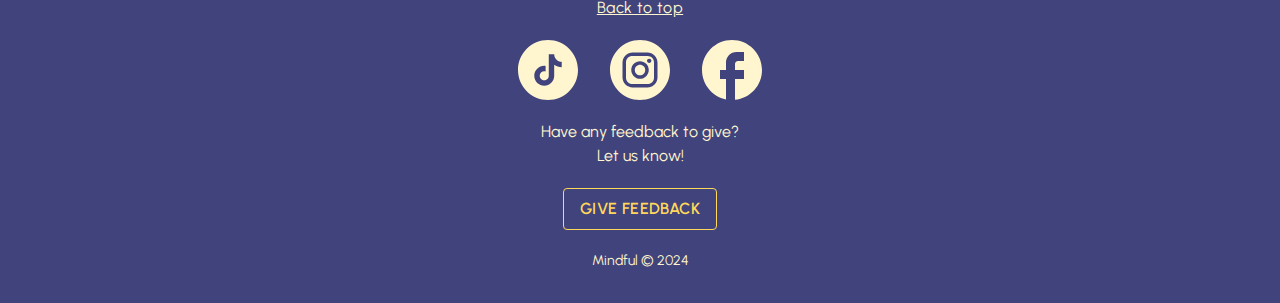
==== commit 2171126d: "Added slick slider to Mental Ill Heath. Styled card-carousel with custom buttons and dots. Changed a" ====
--- a/index.html
+++ b/index.html
@@ -13,6 +13,11 @@
     <link rel="preconnect" href="https://fonts.googleapis.com">
     <link rel="preconnect" href="https://fonts.gstatic.com" crossorigin>
     <link href="https://fonts.googleapis.com/css2?family=Nerko+One&family=Urbanist:ital,wght@0,100..900;1,100..900&display=swap" rel="stylesheet">
+
+    <!-- Slick slider -->
+    <link rel="stylesheet" type="text/css" href="https://cdn.jsdelivr.net/gh/kenwheeler/slick@1.8.1/slick/slick.css">
+    <!-- JQuery -->
+    <script src="https://code.jquery.com/jquery-1.11.3.min.js"></script>
 
 </head>
 <body>
@@ -167,8 +172,8 @@
         
         
         <!-- ******** SCRIPTS ******* -->
-
         <script src="javascript/nav-button.js"></script>
+        <script type="text/javascript" src="https://cdn.jsdelivr.net/npm/slick-carousel@1.8.1/slick/slick.min.js"></script>
 
     </div> <!-- END PAGE WRAP-->
 
--- a/style.css
+++ b/style.css
@@ -3,18 +3,20 @@
 /* --------------------------- */
 /* 
 
+- ADD MEDIA QUERIES FOR TABLET AND DESKTOP
+    - Home page - find a way of sticking tree branch to side, or masking edges for desktop size > 1440px
+    - Add responsive text sizes in root to use in media queries
+
+- Getting Support page: fill out link descriptions, add images, include some couple more?
+
+
+----- IF TIME -----
+
+- Make collapsible cards for facts (https://www.w3schools.com/howto/howto_js_collapsible.asp)
+
 - Check out CSS Grid resizing for responsive grids that wrap columns without needing media queries
-    - https://css-tricks.com/snippets/css/complete-guide-grid/#aa-basics-browser-support
-    - https://css-tricks.com/auto-sizing-columns-css-grid-auto-fill-vs-auto-fit/
-
-- Getting Support page: fill out link descriptions, add images, include some couple more?
-
-- ADD MEDIA QUERIES FOR TABLET AND DESKTOP
-
------ IF TIME -----
-
-    - Make collapsible cards for facts (https://www.w3schools.com/howto/howto_js_collapsible.asp)
-
+- https://css-tricks.com/snippets/css/complete-guide-grid/#aa-basics-browser-support
+- https://css-tricks.com/auto-sizing-columns-css-grid-auto-fill-vs-auto-fit/
 */
 
 
@@ -49,21 +51,25 @@
 --page-grad: linear-gradient(160deg, var(--surface-blue), var(--surface-pale-yellow));
 
 
-/* Text-size styles (imported from Figma) */
-
-/* base size: wireframes--paragraph-reg (16px) */
---h1-page-title: 2.5rem;
---h2-page-section: 2.5rem;
---h3-sub-headings: 1.5rem;
---key-text-emphasis: 1.5rem;
---key-text: 1.25rem;
---key-numbers: 3rem;
---paragraph-emphasis: 1rem;
---paragraph-reg: 1rem;
---paragraph-small: 0.88rem;
---cta--l: 1.75rem;
---cta--m: 1rem;
---inline-link: 1rem;
+/* ----- Text-size styles (imported from Figma) ----- */
+
+/* Mobile / Base size */
+--h1-page-title--default: 2.5rem;
+--h2-page-section--default: 2.5rem;
+--h3-sub-headings--default: 1.5rem;
+--key-text-emphasis--default: 1.5rem;
+--key-text--default: 1.25rem;
+--key-numbers--default: 3rem;
+--paragraph-emphasis--default: 1rem;
+--paragraph-reg--default: 1rem;
+--paragraph-small--default: 0.88rem;
+--cta--l--default: 1.75rem;
+--cta--m--default: 1rem;
+--inline-link--default: 1rem;
+
+/* Tablet */
+
+/* Desktop */
 
 /* Font stacks */
 --primary-typeface: "Nerko One", "Comic sans", serif;
@@ -110,7 +116,7 @@
 
 h1 {
     font-family: var(--secondary-typeface);
-    font-size: var(--h1-page-title);
+    font-size: var(--h1-page-title--default);
     font-style: normal;
     font-weight: 600;
     line-height: normal;
@@ -123,7 +129,7 @@
 h2 {
     margin: 0 auto;
     font-family: var(--primary-typeface);
-    font-size: var(--h2-page-section);
+    font-size: var(--h2-page-section--default);
     font-style: normal;
     font-weight: 400;
     line-height: normal;
@@ -133,7 +139,7 @@
 
 h3 {
     font-family: var(--secondary-typeface);
-    font-size: var(--h3-sub-headings);
+    font-size: var(--h3-sub-headings--default);
     font-style: normal;
     font-weight: 600;
     line-height: normal;
@@ -142,7 +148,7 @@
 
 .key-text {
     font-family: var(--secondary-typeface);
-    font-size: var(--key-text);
+    font-size: var(--key-text--default);
     font-style: normal;
     font-weight: 500;
     line-height: 150%;
@@ -152,7 +158,7 @@
 
 .key-text b {
     font-family: var(--primary-typeface);
-    font-size: var(--key-text-emphasis);
+    font-size: var(--key-text--default-emphasis--default);
     font-style: normal;
     font-weight: 400;
     line-height: 150%; /* 36px */
@@ -164,7 +170,7 @@
     padding: 0 0.5rem;
 
     font-family: var(--primary-typeface);
-    font-size: var(--key-numbers);
+    font-size: var(--key-numbers--default);
     font-style: normal;
     font-weight: 400;
     line-height: normal;
@@ -175,16 +181,18 @@
 p {
 
     font-family: var(--secondary-typeface);
-    font-size: var(--paragraph-reg);
+    font-size: var(--paragraph-reg--default);
     font-style: normal;
     font-weight: 400;
     line-height: 150%; /* 24px */
+    max-width: 57ch;
+    margin: 0 auto;
 }
 
 .inline-link {
     color: inherit;
     font-family: var(--secondary-typeface);
-    font-size: var(--inline-link);
+    font-size: var(--inline-link--default);
     font-style: normal;
     font-weight: 400;
     line-height: 150%; /* 24px */
@@ -212,7 +220,7 @@
 
 ul {
     font-family: var(--secondary-typeface);
-    font-size: var(--paragraph-reg);
+    font-size: var(--paragraph-reg--default);
     font-style: normal;
     font-weight: 400;
     line-height: 150%; /* 24px */
@@ -234,7 +242,7 @@
 
     color: var(--accent-yellow);
     font-family: var(--primary-typeface);
-    font-size: var(--cta--l);
+    font-size: var(--cta--l--default);
     font-style: normal;
     font-weight: 400;
     line-height: normal;
@@ -252,7 +260,7 @@
 
     color: var(--accent-yellow);
     font-family: var(--secondary-typeface);
-    font-size: var(--cta--m);
+    font-size: var(--cta--m--default);
     font-style: normal;
     font-weight: 600;
     line-height: 150%; /* 24px */
@@ -266,20 +274,7 @@
 /*       PAGE ELEMENTS         */
 /* --------------------------- */
 
-.card-stack {
-    padding-inline-start: 0;
-    margin: 0 auto;
-    display: grid;
-    grid-template: 1fr / 1fr 1fr;
-    gap: 1rem;
-}
-
-.card-stack .card {
-    align-content: center;
-    margin: 0;
-    padding: 1rem;
-}
-
+/* ------ BASE CARD ------ */
 .card {
     display: inline-block;
     border: solid 0.125rem var(--primary-purple);
@@ -292,10 +287,62 @@
     box-shadow: 4px 4px 0px 0px var(--primary-purple);
 }
 
+.card p {
+    max-width: 57ch;
+    margin: 0 auto;
+}
+
 .card ul.no-bullet {
     list-style-type: none;
     padding-inline-start: 0;
 }
+
+/* ----- BASIC CARDS CONTAINER ------ */
+
+.card-stack {
+    padding-inline-start: 0;
+    margin: 0 auto;
+    display: grid;
+    grid-template: 1fr / 1fr 1fr;
+    gap: 1rem;
+    padding: 1rem 0;
+}
+
+.card-stack .card {
+    align-content: center;
+    margin: 0;
+    padding: 1rem;
+}
+
+
+/* ----- CARD CAROUSEL ------ */
+.card-carousel__items {
+    border: solid 1px black;
+    margin: 0 auto;
+    max-width: 80ch;
+}
+.card-carousel__items .card{
+    margin: 1rem;
+}
+.card-carousel__prev, .card-carousel__next {
+    background: transparent;
+    border: none;
+    cursor: pointer;
+}
+    /* Dots styling */
+.slick-dots {
+    position: relative !important;
+    bottom: 0 !important;
+}
+
+.slick-dots li button:before {
+    color: var(--primary-purple) !important;
+}
+
+.slick-dots li.slick-active button:before {
+    font-size: 1rem;
+}
+
 
 /* NOTE: Test styling for click to reveal key-numbers */
 /* .key-numbers.reveal::before {
@@ -312,7 +359,7 @@
     transform: translate(-10%, -10%);
 
     font-family: var(--secondary-typeface);
-    font-size: var(--paragraph-reg);
+    font-size: var(--paragraph-reg--default);
     font-style: normal;
     font-weight: 400;
     line-height: 100%;
@@ -402,7 +449,7 @@
 
     color: var(--surface-pale-yellow);
     font-family: var(--secondary-typeface);
-    font-size: var(--cta--m);
+    font-size: var(--cta--m--default);
     font-style: normal;
     font-weight: 600;
     line-height: 150%; /* 24px */
@@ -493,7 +540,7 @@
 
 .hero-section .key-text {
     margin: 1.5rem;
-    font-size: var(--h1-page-title);
+    font-size: var(--h1-page-title--default);
 }
 
 .hero-section .key-text b {
@@ -525,14 +572,16 @@
 
 /* Get started */
 .hero-section__get-started {
-    border: solid 1px blue;
+    /* border: solid 1px blue; */
     background: url("images/home-page/home-hero-canopy-01.svg") center center no-repeat;
     width: 100%;
-    background-size: clamp(34.8rem, 100%, 41.25rem);
-    min-height: clamp(20.313rem, 35vh, 42.25rem);
+    /* background-size: clamp(34.8rem, 100%, 41.25rem); */
+    background-size: clamp(34.8rem, 100%, 46.25rem);
+    min-height: clamp(20.313rem, 50vh, 42.25rem);
     align-content: center;
     margin-top: -15vh;
 }
+
 .hero-section__get-started .content {
     /* border: solid 1px green; */
     
@@ -541,6 +590,18 @@
     margin: 0 auto;
 }
 
+.hero-section__get-started::after {
+   /* border: solid 1px red; */
+   content: " ";
+   position: absolute;
+   z-index: -1;
+   /* top: 0; */
+   left: 60%;
+   background: url("images/home-page/home-hero-branches.svg") top left no-repeat;
+   background-size: clamp(470px, 100%, 660px);
+   width: clamp(35rem, 100%, 60rem);
+   height: clamp(280px, 100%, 400px);
+}
 /* .hero-section__get-started .tree-canopy-01 {
     width: 160%;
     left: -30%;
@@ -566,15 +627,26 @@
 /*              MEDIA QUERIES                      */
 /* *********************************************** */
 
-/* @media  screen and (min-width: 431px) {
+@media  screen and (min-width: 768px) {
     
-    Home hero
+    /* Home hero
     
-     - Stop scaling with viewport from 430px width iPhone 14 Pro Max 
+     - Stop scaling with viewport from 430px width iPhone 14 Pro Max  */
     
 
-    .hero-section__title {
+    /* .hero-section__title {
         max-width: 30em;
+    } */
+
+    .hero-section .key-text {
+        margin: 1.5rem;
+        font-size: var(--h1-page-title--default);
     }
-} */
-
+    
+    .hero-section .key-text b {
+        font-size: 3rem;
+        letter-spacing: 0.05rem;
+        text-transform: uppercase;
+    }
+}
+
